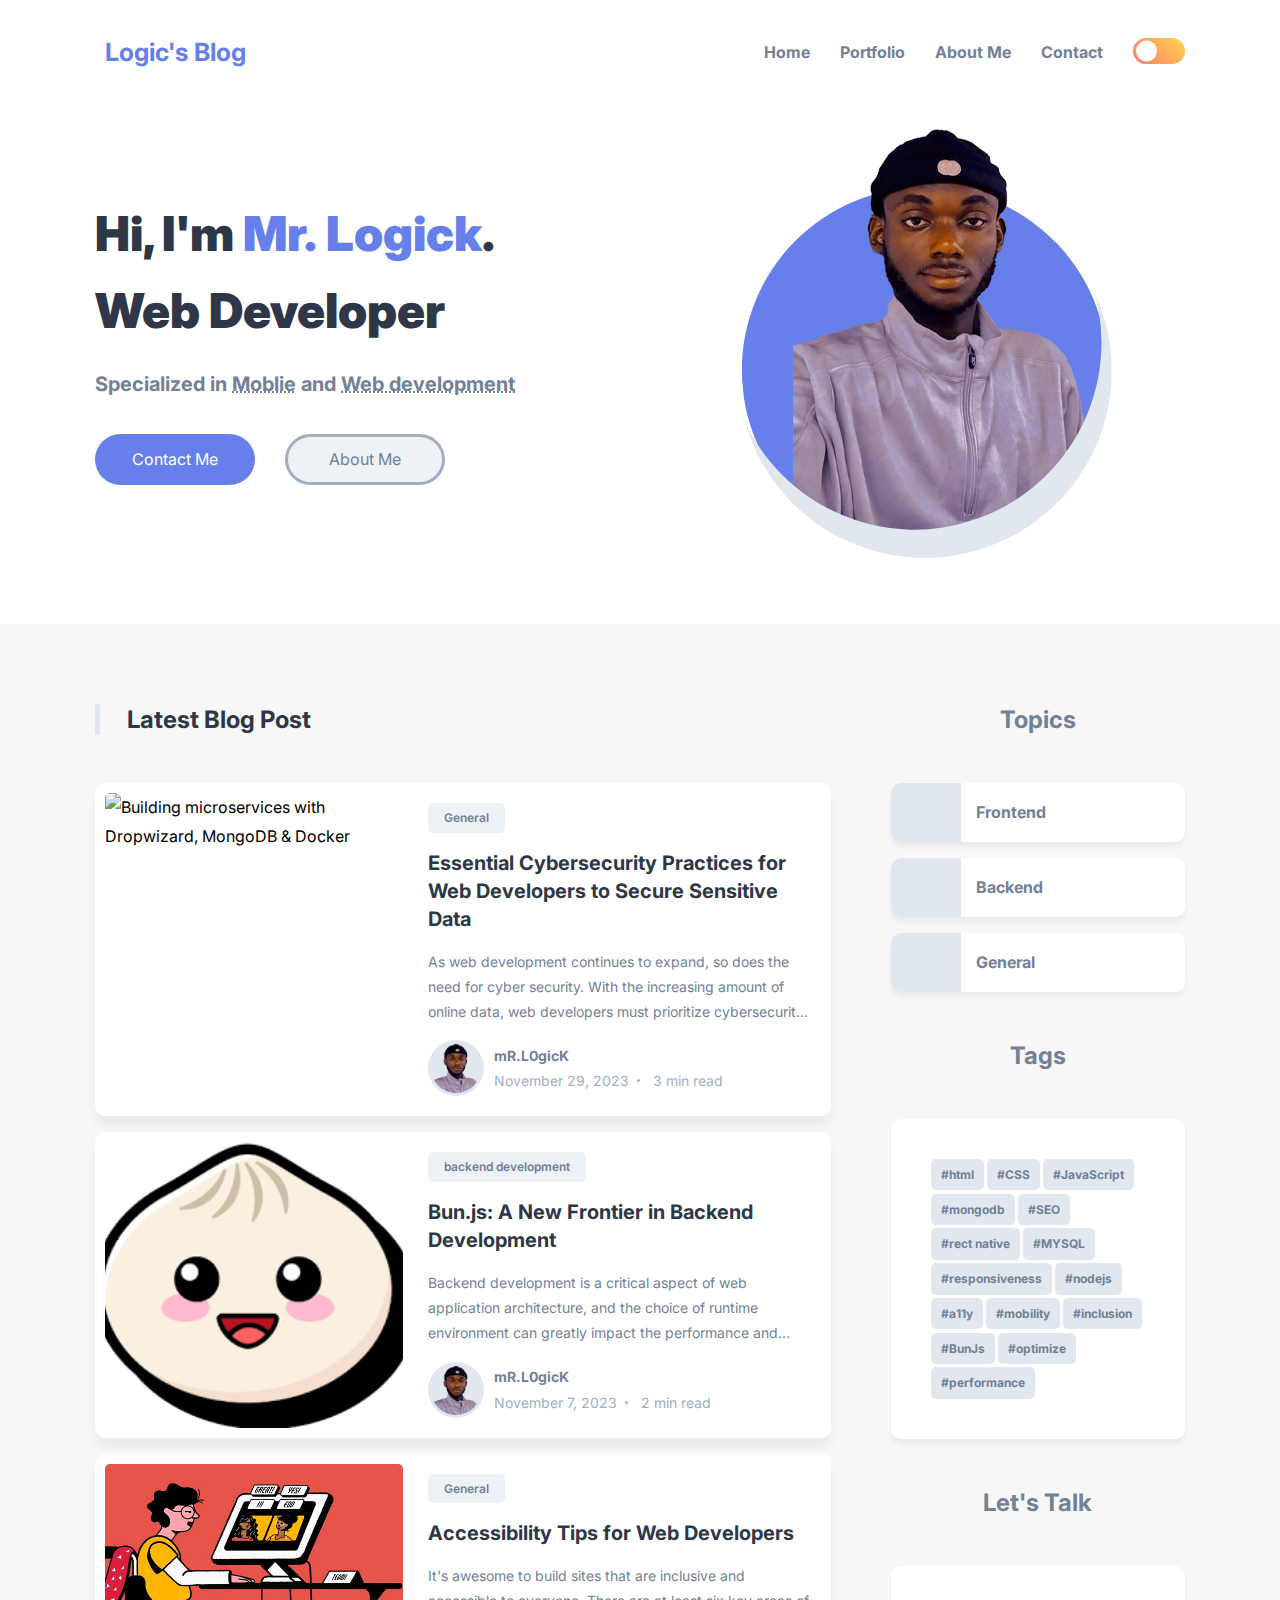
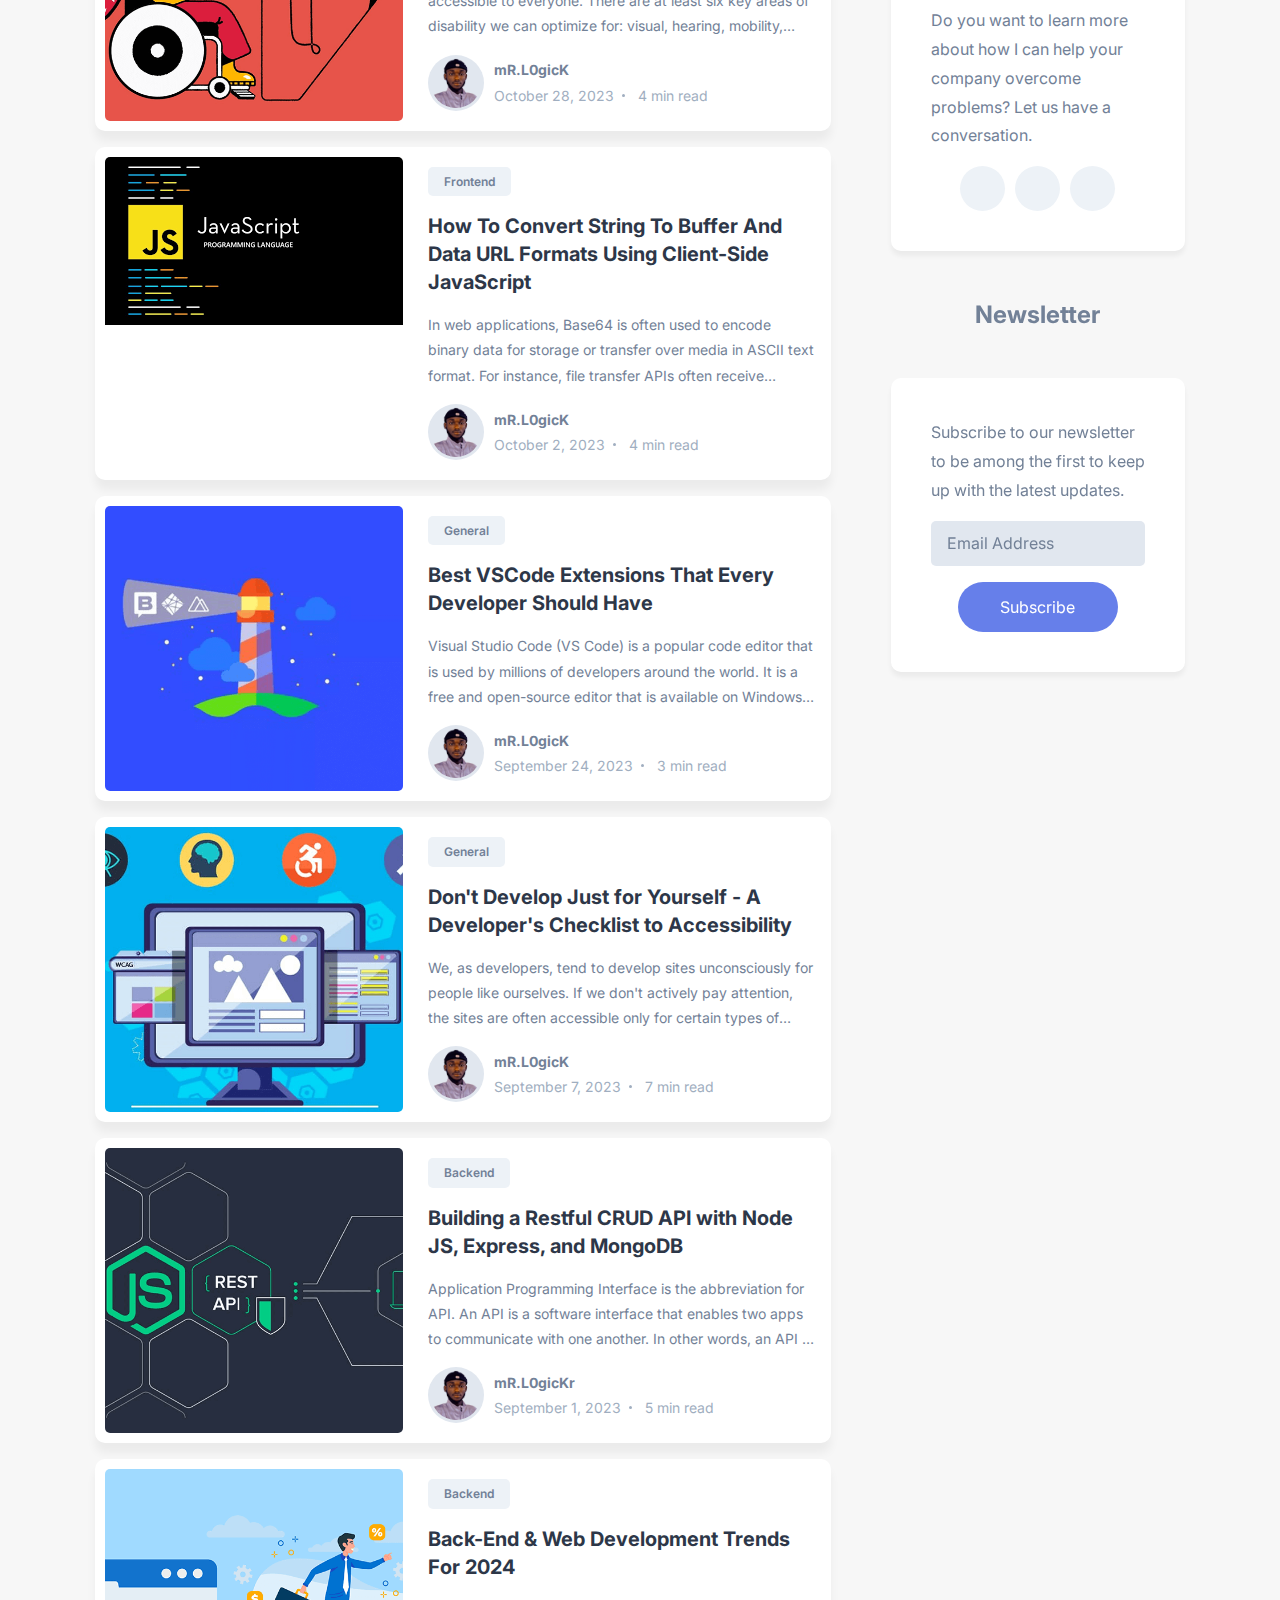
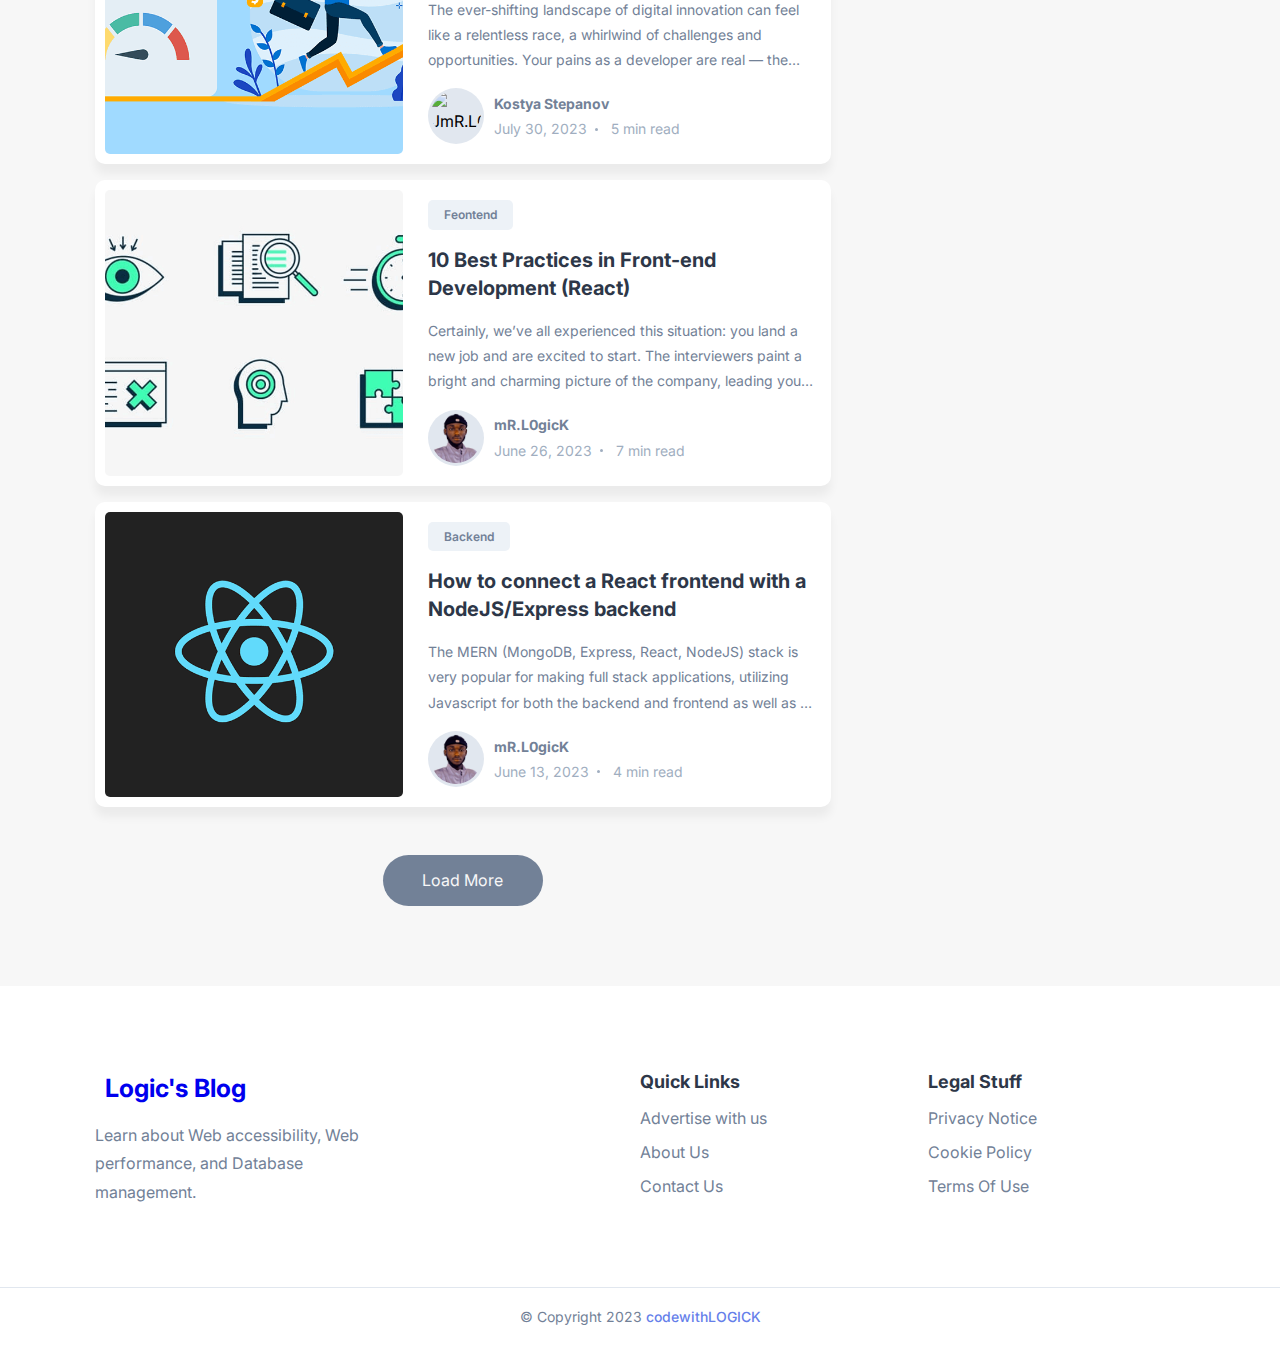
==== index.html @ 89adbf9d "Update index.html" ====
<!DOCTYPE html>
<html lang="en">
<head>
  <meta charset="UTF-8">
  <meta http-equiv="X-UA-Compatible" content="IE=edge">
  <meta name="viewport" content="width=device-width, initial-scale=1.0">
  <title>Latif's blog</title>

  <!--
    - favicon
  -->
<!--   <link rel="shortcut icon" href="./assets/images/favicon.ico" type="image/x-icon"> -->

  <!--
    - custom css link-->
   <link rel="stylesheet" href="style.css">
  <link rel="stylesheet" href="./assets/css/style.min.css">


  <!--
    - google font link
  -->
  <link rel="preconnect" href="https://fonts.googleapis.com">
  <link rel="preconnect" href="https://fonts.gstatic.com" crossorigin>
  <link href="https://fonts.googleapis.com/css2?family=Inter:wght@400;500;600;700;900&display=swap" rel="stylesheet">
</head>

<body class="light-theme">

  <!--
    - #HEADER
  -->

  <header>

    <div class="container">

      <nav class="navbar">

<a href="#" class="logo">
  <ion-icon name="star" class="logo-icon"></ion-icon>
  <span class="logo-text">Logic's Blog</span>
</a>

        

        <div class="btn-group">

          <button class="theme-btn theme-btn-mobile light">
            <ion-icon name="moon" class="moon"></ion-icon>
            <ion-icon name="sunny" class="sun"></ion-icon>
          </button>

          <button class="nav-menu-btn">
            <ion-icon name="menu-outline"></ion-icon>
          </button>

        </div>

        <div class="flex-wrapper">

          <ul class="desktop-nav">

            <li>
              <a href="#" class="nav-link">Home</a>
            </li>

            <li>
              <a href="#" class="nav-link">Portfolio</a>
            </li>

            <li>
              <a href="#" class="nav-link">About Me</a>
            </li>

            <li>
              <a href="#" class="nav-link">Contact</a>
            </li>

          </ul>

          <button class="theme-btn theme-btn-desktop light">
            <ion-icon name="moon" class="moon"></ion-icon>
            <ion-icon name="sunny" class="sun"></ion-icon>
          </button>

        </div>

        <div class="mobile-nav">

          <button class="nav-close-btn">
            <ion-icon name="close-outline"></ion-icon>
          </button>

          <div class="wrapper">

            <p class="h3 nav-title">Main Menu</p>

            <ul>
              <li class="nav-item">
                <a href="#" class="nav-link">Home</a>
              </li>

              <li class="nav-item">
                <a href="#" class="nav-link">Portfolio</a>
              </li>

              <li class="nav-item">
                <a href="#" class="nav-link">About Me</a>
              </li>

              <li class="nav-item">
                <a href="#" class="nav-link">Contact</a>
              </li>
            </ul>

          </div>

          <div>

            <p class="h3 nav-title">Topics</p>

            <ul>
              <li class="nav-item">
                <a href="#" class="nav-link">frontend</a>
              </li>

              <li class="nav-item">
                <a href="#" class="nav-link">Backend</a>
              </li>

              <li class="nav-item">
                <a href="#" class="nav-link">Responsive Design</a>
              </li>

              <li class="nav-item">
                <a href="#" class="nav-link">Web Accessibility</a>
              </li>
              
              <li class="nav-item">
                <a href="#" class="nav-link">Mobile Developments</a>
              </li>
            </ul>

          </div>

        </div>

      </nav>

    </div>

  </header>





  <main>

    <!--
      - #HERO SECTION
    -->

    <div class="hero">

      <div class="container">

        <div class="left">

          <h1 class="h1">
            Hi, I'm <b>Mr.&nbsp;Logick</b>.
            <br>Web Developer
          </h1>

          <p class="h3">
            Specialized in <abbr title="Moblie">Moblie</abbr>
            and <abbr title="Web development">Web development</abbr>
          </p>

          <div class="btn-group">
            <a href="#" class="btn btn-primary">Contact Me</a>
            <a href="#" class="btn btn-secondary">About Me</a>
          </div>

        </div>

        <div class="right">

          <div class="pattern-bg"></div>
          <div class="img-box">
            <img src="hero1.png" alt="mR.L0gicK" class="hero-img">
            <div class="shape shape-1"></div>
            <div class="shape shape-2"></div>
          </div>

        </div>

      </div>

    </div>





    <div class="main">

      <div class="container">

        <!--
          - BLOG SECTION
        -->

        <div class="blog">

          <h2 class="h2">Latest Blog Post</h2>

          <div class="blog-card-group">

            <div class="blog-card">

              <div class="blog-card-banner">
                <img src="https://cdn.hashnode.com/res/hashnode/image/upload/v1679727329741/67ca914f-9eee-4d5c-919c-c249e545946e.png?w=1600&h=840&fit=crop&crop=entropy&auto=compress,format&format=webp" alt="Building microservices with Dropwizard, MongoDB & Docker"
                  width="250" class="blog-banner-img">
              </div>

              <div class="blog-content-wrapper">

                <button class="blog-topic text-tiny">General</button>

                <h3>
                  <a href="https://devcity.hashnode.dev/essential-cybersecurity-practices-for-web-developers-to-secure-sensitive-data" class="h3">
                    Essential Cybersecurity Practices for Web Developers to Secure Sensitive Data
                  </a>
                </h3>

                <p class="blog-text">
                  As web development continues to expand, so does the need for cyber security. With the increasing amount of online data, web developers must prioritize cybersecurity measures to prevent attacks and......
                </p>

                <div class="wrapper-flex">

                  <div class="profile-wrapper">
                    <img src="author1.png" alt="mR.L0gicK" width="50">
                  </div>

                  <div class="wrapper">
                    <a href="#" class="h4">mR.L0gicK</a>

                    <p class="text-sm">
                      <time datetime="2023-11-29">November 29, 2023</time>
                      <span class="separator"></span>
                      <ion-icon name="time-outline"></ion-icon>
                      <time datetime="PT3M">3 min read</time>
                    </p>
                  </div>

                </div>

              </div>

            </div>


            <div class="blog-card">

              <div class="blog-card-banner">
                <img src="[data-uri]" alt="Fast web page loading on a $20 feature phone" width="250"
                  class="blog-banner-img">
              </div>

              <div class="blog-content-wrapper">

                <button class="blog-topic text-tiny">backend development</button>

                <h3><a href="https://devcity.hashnode.dev/bunjs-a-new-frontier-in-backend-development" class="h3">Bun.js: A New Frontier in Backend Development</a></h3>

                <p class="blog-text">
                  Backend development is a critical aspect of web application architecture, and the choice of runtime environment can greatly impact the performance and scalability of your application. 
                </p>

                <div class="wrapper-flex">

                  <div class="profile-wrapper">
                    <img src="author1.png" alt="mR.L0gicK" width="50">
                  </div>

                  <div class="wrapper">
                    <a href="#" class="h4">mR.L0gicK</a>

                    <p class="text-sm">
                      <time datetime="2023-11-7">November 7, 2023</time>
                      <span class="separator"></span>
                      <ion-icon name="time-outline"></ion-icon>
                      <time datetime="PT2M">2 min read</time>
                    </p>
                  </div>

                </div>

              </div>

            </div>


            <div class="blog-card">

              <div class="blog-card-banner">
                <img src="blog-3.png" alt="Accessibility Tips for Web Developers" width="250"
                  class="blog-banner-img">
              </div>

              <div class="blog-content-wrapper">

                <button class="blog-topic text-tiny">General</button>

                <h3><a href="" class="h3">Accessibility Tips for Web Developers</a></h3>

                <p class="blog-text">
                  It's awesome to build sites that are inclusive and accessible to everyone. There are at least six key
                  areas of
                  disability we can optimize for: visual, hearing, mobility, cognition, speech and neural. Many tools
                  and resources can
                  help here, even if you're totally new to web accessibility.
                </p>

                <div class="wrapper-flex">

                  <div class="profile-wrapper">
                    <img src="author1.png" alt="mR.L0gicK" width="50">
                  </div>

                  <div class="wrapper">
                    <a href="#" class="h4">mR.L0gicK</a>

                    <p class="text-sm">
                      <time datetime="2023-10-28">October 28, 2023</time>
                      <span class="separator"></span>
                      <ion-icon name="time-outline"></ion-icon>
                      <time datetime="PT4M">4 min read</time>
                    </p>
                  </div>

                </div>

              </div>

            </div>


            <div class="blog-card">

              <div class="blog-card-banner">
                <img src="[data-uri]" alt="How To Convert String To Buffer And Data URL Formats Using Client-Side JavaScript">
              </div>

              <div class="blog-content-wrapper">

                <button class="blog-topic text-tiny">Frontend</button>

                <h3><a href="" class="h3">How To Convert String To Buffer And Data URL Formats Using Client-Side JavaScript</a></h3>

                <p class="blog-text">
                  In web applications, Base64 is often used to encode binary data for storage or transfer over media in ASCII text format. 
                  For instance, file transfer APIs often receive responses that are returned as binary data due to their efficiency
                  in both storage and processing speed.
                </p>

                <div class="wrapper-flex">

                  <div class="profile-wrapper">
                    <img src="author1.png" alt="mR.L0gicK" width="50">
                  </div>

                  <div class="wrapper">
                    <a href="#" class="h4">mR.L0gicK</a>

                    <p class="text-sm">
                      <time datetime="2023-10-2">October 2, 2023</time>
                      <span class="separator"></span>
                      <ion-icon name="time-outline"></ion-icon>
                      <time datetime="PT4M">4 min read</time>
                    </p>
                  </div>

                </div>

              </div>

            </div>


            <div class="blog-card">

              <div class="blog-card-banner">
                <img src="blog-5.png"
                  alt="Best VSCode Extensions That Every Developer Should Have" width="250"
                  class="blog-banner-img">
              </div>

              <div class="blog-content-wrapper">

                <button class="blog-topic text-tiny">General</button>

                <h3><a href="" class="h3">Best VSCode Extensions That Every Developer Should Have</a></h3>

                <p class="blog-text">
                  Visual Studio Code (VS Code) is a popular code editor that is used by millions of developers
                  around the world. It is a free and open-source editor that is available on Windows, macOS,
                  and Linux. VS Code is highly customizable and can be extended with a variety of extensions.
                </p>

                <div class="wrapper-flex">

                  <div class="profile-wrapper">
                    <img src="author1.png" alt="mR.L0gicK" width="50">
                  </div>

                  <div class="wrapper">
                    <a href="#" class="h4">mR.L0gicK</a>

                    <p class="text-sm">
                      <time datetime="2021-09-24">September 24, 2023</time>
                      <span class="separator"></span>
                      <ion-icon name="time-outline"></ion-icon>
                      <time datetime="PT3M">3 min read</time>
                    </p>
                  </div>

                </div>

              </div>

            </div>


            <div class="blog-card">

              <div class="blog-card-banner">
                <img src="blog-6.png"
                  alt="Don't Develop Just for Yourself - A Developer's Checklist to Accessibility" width="250"
                  class="blog-banner-img">
              </div>

              <div class="blog-content-wrapper">

                <button class="blog-topic text-tiny">General</button>

                <h3><a href="" class="h3">Don't Develop Just for Yourself - A Developer's Checklist to Accessibility</a>
                </h3>

                <p class="blog-text">
                  We, as developers, tend to develop sites unconsciously for people like ourselves. If we don't actively
                  pay attention,
                  the sites are often accessible only for certain types of people: Sighted mouse-users, who have good
                  fine motor skills
                  and are good at using computers.
                </p>

                <div class="wrapper-flex">

                  <div class="profile-wrapper">
                    <img src="author1.png" alt="mR.L0gicK" width="50">
                  </div>

                  <div class="wrapper">
                    <a href="#" class="h4">mR.L0gicK</a>

                    <p class="text-sm">
                      <time datetime="2021-9-7">September 7, 2023</time>
                      <span class="separator"></span>
                      <ion-icon name="time-outline"></ion-icon>
                      <time datetime="PT7M">7 min read</time>
                    </p>
                  </div>

                </div>

              </div>

            </div>


            <div class="blog-card">

              <div class="blog-card-banner">
                <img src="blog-7.png"
                  alt="Building a Restful CRUD API with Node JS, Express, and MongoDB" width="250"
                  class="blog-banner-img">
              </div>

              <div class="blog-content-wrapper">

                <button class="blog-topic text-tiny">Backend</button>

                <h3><a href="" class="h3">Building a Restful CRUD API with Node JS, Express, and MongoDB</a></h3>

                <p class="blog-text">
                  Application Programming Interface is the abbreviation for API. An API is a software interface that
                  enables two apps to
                  communicate with one another. In other words, an API is a messenger that sends your request to the
                  provider and then
                  returns the response to you.
                </p>

                <div class="wrapper-flex">

                  <div class="profile-wrapper">
                    <img src="author1.png" alt="mR.L0gicK" width="50">
                  </div>

                  <div class="wrapper">
                    <a href="#" class="h4">mR.L0gicKr</a>

                    <p class="text-sm">
                      <time datetime="2023-9-01">September 1, 2023</time>
                      <span class="separator"></span>
                      <ion-icon name="time-outline"></ion-icon>
                      <time datetime="PT5M">5 min read</time>
                    </p>
                  </div>

                </div>

              </div>

            </div>


            <div class="blog-card">

              <div class="blog-card-banner">
                <img src="blog-8.png" alt="Back-End & Web Development Trends For 2024"
                  width="250" class="blog-banner-img">
              </div>

              <div class="blog-content-wrapper">

                <button class="blog-topic text-tiny">Backend</button>

                <h3><a href="https://medium.com/ux-planet/back-end-web-development-trends-for-2024-04cc14bb43cb" class="h3">Back-End & Web Development Trends For 2024</a></h3>

                <p class="blog-text">
                  The ever-shifting landscape of digital innovation can feel like a relentless race,
                  a whirlwind of challenges and opportunities. Your pains as a developer are real — the pressure 
                  to deliver cutting-edge products, stay competitive, and keep up with evolving user expectations 
                  can be overwhelming.
                </p>

                <div class="wrapper-flex">

                  <div class="profile-wrapper">
                    <img src="https://miro.medium.com/v2/resize:fill:112:112/1*eN59A4jCa6WVqIOFlovjvQ.jpeg" alt="JmR.L0gicK" width="50">
                  </div>

                  <div class="wrapper">
                    <a href="#" class="h4">Kostya Stepanov </a>

                    <p class="text-sm">
                      <time datetime="2021-07-30">July 30, 2023</time>
                      <span class="separator"></span>
                      <ion-icon name="time-outline"></ion-icon>
                      <time datetime="PT5M">5 min read</time>
                    </p>
                  </div>

                </div>

              </div>

            </div>


            <div class="blog-card">

              <div class="blog-card-banner">
                <img src="blog-9.png" alt="10 Best Practices in Front-end Development (React)"
                  width="250" class="blog-banner-img">
              </div>

              <div class="blog-content-wrapper">

                <button class="blog-topic text-tiny">Feontend</button>

                <h3><a href="" class="h3">10 Best Practices in Front-end Development (React)</a>
                </h3>

                <p class="blog-text">
                 Certainly, we’ve all experienced this situation: you land a new job and are excited to start. 
                 The interviewers paint a bright and charming picture of the company, leading you to make the 
                 decision to leave your previous position.
                </p>

                <div class="wrapper-flex">

                  <div class="profile-wrapper">
                    <img src="author1.png" alt="mR.L0gicK" width="50">
                  </div>

                  <div class="wrapper">
                    <a href="#" class="h4">mR.L0gicK</a>

                    <p class="text-sm">
                      <time datetime="2023-06-26">June 26, 2023</time>
                      <span class="separator"></span>
                      <ion-icon name="time-outline"></ion-icon>
                      <time datetime="PT7M">7 min read</time>
                    </p>
                  </div>

                </div>

              </div>

            </div>


            <div class="blog-card">

              <div class="blog-card-banner">
                <img src="blog-10.png"
                  alt="How to connect a React frontend with a NodeJS/Express backend" width="250"
                  class="blog-banner-img">
              </div>

              <div class="blog-content-wrapper">

                <button class="blog-topic text-tiny">Backend</button>

                <h3><a href="" class="h3">How to connect a React frontend with a NodeJS/Express backend</a></h3>

                <p class="blog-text">
                  The MERN (MongoDB, Express, React, NodeJS) stack is very popular for making full stack applications,
                  utilizing
                  Javascript for both the backend and frontend as well as a document-oriented or non relational database
                  (MongoDB),
                  meaning that it's structured like JSON rather than a large excel sheet like SQL databases are.
                </p>

                <div class="wrapper-flex">

                  <div class="profile-wrapper">
                    <img src="author1.png" alt="mR.L0gicK" width="50">
                  </div>

                  <div class="wrapper">
                    <a href="#" class="h4">mR.L0gicK</a>

                    <p class="text-sm">
                      <time datetime="2023-06-13">June 13, 2023</time>
                      <span class="separator"></span>
                      <ion-icon name="time-outline"></ion-icon>
                      <time datetime="PT4M">4 min read</time>
                    </p>
                  </div>

                </div>

              </div>

            </div>

          </div>

          <button class="btn load-more">Load More</button>

        </div>





        <!--
          - ASIDE
        -->

        <div class="aside">

          <div class="topics">

            <h2 class="h2">Topics</h2>

            <a href="#" class="topic-btn">
              <div class="icon-box">
                  <ion-icon name="globe-outline"></ion-icon>
              </div>
              <p>Frontend</p>
          </a>
          

          <a href="#" class="topic-btn">
            <div class="icon-box">
                <ion-icon name="server-outline"></ion-icon>
            </div>
            <p>Backend</p>
        </a>
        

        <a href="#" class="topic-btn">
          <div class="icon-box">
              <ion-icon name="globe-outline"></ion-icon>
          </div>
          <p>General</p>
      </a>
      

          </div>

          <div class="tags">

            <h2 class="h2">Tags</h2>

            <div class="wrapper">
              <button class="hashtag">#html</button>
              <button class="hashtag">#CSS</button>
              <button class="hashtag">#JavaScript</button>
              <button class="hashtag">#mongodb</button>
              <button class="hashtag">#SEO</button>
              <button class="hashtag">#rect native</button>
              <button class="hashtag">#MYSQL</button>
              <button class="hashtag">#responsiveness</button>
              <button class="hashtag">#nodejs</button>
              <button class="hashtag">#a11y</button>
              <button class="hashtag">#mobility</button>
              <button class="hashtag">#inclusion</button>
              <button class="hashtag">#BunJs</button>
              <button class="hashtag">#optimize</button>
              <button class="hashtag">#performance</button>

            </div>

          </div>

          <div class="contact">

            <h2 class="h2">Let's Talk</h2>

            <div class="wrapper">

              <p>
                Do you want to learn more about how I can help your company overcome problems? Let us have a
                conversation.
              </p>

              <ul class="social-link">

                <li>
                  <a href="#" class="icon-box discord">
                    <ion-icon name="logo-discord"></ion-icon>
                  </a>
                </li>

                <li>
                  <a href="#" class="icon-box close-icon">
                    <ion-icon name="X-logo"></ion-icon>
                </a>
                
                </li>

                <li>
                  <a href="#" class="icon-box facebook">
                    <ion-icon name="logo-facebook"></ion-icon>
                  </a>
                </li>

              </ul>

            </div>

          </div>

          <div class="newsletter">

            <h2 class="h2">Newsletter</h2>

            <div class="wrapper">

              <p>
                Subscribe to our newsletter to be among the first to keep up with the latest updates.
              </p>

              <form action="#">
                <input type="email" name="email" placeholder="Email Address" required>

                <button type="submit" class="btn btn-primary">Subscribe</button>
              </form>

            </div>

          </div>

        </div>

      </div>

    </div>

  </main>





  <!--
    - #FOOTER
  -->

  <footer>

    <div class="container">

      <div class="wrapper">

   <a href="#" class="footer-logo">
       <ion-icon name="star" class="logo-icon"></ion-icon>
       <span class="logo-text">Logic's Blog</span>
    </a>

        <p class="footer-text">
          Learn about Web accessibility, Web performance, and Database management.
        </p>

      </div>

      <div class="wrapper">

        <p class="footer-title">Quick Links</p>

        <ul>

          <li>
            <a href="#" class="footer-link">Advertise with us</a>
          </li>

          <li>
            <a href="#" class="footer-link">About Us</a>
          </li>

          <li>
            <a href="#" class="footer-link">Contact Us</a>
          </li>

        </ul>

      </div>

      <div class="wrapper">

        <p class="footer-title">Legal Stuff</p>

        <ul>

          <li>
            <a href="#" class="footer-link">Privacy Notice</a>
          </li>

          <li>
            <a href="#" class="footer-link">Cookie Policy</a>
          </li>

          <li>
            <a href="#" class="footer-link">Terms Of Use</a>
          </li>

        </ul>

      </div>

    </div>

    <p class="copyright">
      &copy; Copyright 2023 <a href="#">codewithLOGICK</a>
    </p>

  </footer>





  <!--
    - custom js link
  -->
  <script src="script.min.js"></script>

  <!--
    - ionicon link
  -->
  <script type="module" src="https://unpkg.com/ionicons@5.5.2/dist/ionicons/ionicons.esm.js"></script>
  <script nomodule src="https://unpkg.com/ionicons@5.5.2/dist/ionicons/ionicons.js"></script>
</body>

</html>
---- style.css ----
.light-theme {

  /**
   * light theme colors 
   */

  --background-primary: hsl(0, 0%, 100%);
  --background-secondary: hsl(0, 0%, 97%);

  --action-primary: hsl(214, 32%, 91%);
  --action-secondary: hsl(210, 38%, 95%);

  --foreground-primary: hsl(218, 23%, 23%);
  --foreground-secondary: hsl(216, 15%, 52%);
  --foreground-tertiary: hsl(214, 20%, 69%);

  --accent: hsl(229, 76%, 66%);

}

.dark-theme {

  /**
   * dark theme colors 
   */

  --background-primary: hsl(218, 23%, 23%);
  --background-secondary: hsl(220, 26%, 14%);

  --action-primary: hsl(216, 15%, 52%);
  --action-secondary: hsl(218, 23%, 23%);

  --foreground-primary: hsl(210, 38%, 95%);
  --foreground-secondary: hsl(211, 25%, 84%);
  --foreground-tertiary: hsl(214, 20%, 69%);

  --accent: hsl(229, 76%, 66%);

}

:root {

  /**
   * color
   */

  --white: hsl(0, 0%, 100%);

  /**
   * typography 
   */

  --fs-base: 0.85rem;
  --fs-1: 1.875rem;
  --fs-2: 1.5rem;
  --fs-3: 1.25rem;
  --fs-4: 0.875rem;
  --fs-5: 0.75rem;

  /**
   * spacing 
   */

  --py: 5rem;

}





/*-----------------------------------*\ 
  #RESET
\*-----------------------------------*/

*, *::before, *::after {
  margin:  0;
  padding: 0;
  box-sizing: border-box;
}

a { text-decoration: none; }

li { list-style: none; }

img, button { display: block; }

a, span { display: inline-block; }

button {
  font: inherit;
  border: none;
  background: none;
  cursor: pointer;
}

html {
  font-family: "Inter", sans-serif;
  font-size: var(--fs-base); /* base font-size (0.85rem = 13.6px) */
  line-height: 1.8;
}

:focus { outline-offset: 4px; }


/**
 * scrollbar style
 */

::-webkit-scrollbar { width: 16px; }


::-webkit-scrollbar-thumb {
  background: var(--accent);
  border-radius: 20px;
  border: 4px solid;
}

.light-theme::-webkit-scrollbar-thumb { border-color: hsl(0, 0%, 90%); }

.dark-theme::-webkit-scrollbar-thumb { border-color: hsl(219, 27%, 20%); }

.light-theme::-webkit-scrollbar-track { background: hsl(0, 0%, 90%); }

.dark-theme::-webkit-scrollbar-track { background: hsl(219, 27%, 20%); }





/*-----------------------------------*\ 
  #BASE STYLE
\*-----------------------------------*/

.h1,
.h2,
.h3,
.h4 {
  display: block;
  color: var(--foreground-primary);
}

.h1 {
  font-size: var(--fs-1);
  font-weight: 900;
}

.h2 {
  font-size: var(--fs-2);
  font-weight: 700;
}

.h3 {
  font-size: var(--fs-3);
  font-weight: 700;
}

.h4 {
  font-size: var(--fs-4);
  font-weight: 700;
}

.text-sm { font-size: var(--fs-4); }

.text-tiny { font-size: var(--fs-5); }





/*-----------------------------------*\ 
  #REUSED STYLE
\*-----------------------------------*/

.container {
  margin-inline: auto;
  margin: auto; /* fallback for margin-inline */
  padding: 0 15px;
}

.btn {
  min-width: 10rem;
  border-radius: 100px;
}

.btn-primary {
  background: var(--accent);
  color: var(--white);
  padding: 0.6875rem 1.1875rem;
}

.btn-primary:hover {
  background: var(--foreground-secondary);
  color: var(--action-primary);
}

.btn-secondary {
  background: var(--action-secondary);
  color: var(--foreground-secondary);
  padding: 0.5rem 1rem;
  border: 3px solid var(--foreground-tertiary);
}

.btn-secondary:hover { border-color: var(--accent); }





/*-----------------------------------*\ 
  #Extra style for dark theme
\*-----------------------------------*/

.dark-theme .btn-primary:hover { color: var(--background-primary); }

.dark-theme .blog-topic {
  background: var(--action-primary);
  color: var(--foreground-secondary);
}

.dark-theme .blog-topic:hover {
  background: var(--foreground-primary);
  color: var(--action-primary);
}

.dark-theme .load-more:hover { color: var(--white); }

.dark-theme .aside .h2 { color: var(--foreground-primary); }




/*-----------------------------------*\ 
  #HEADER
\*-----------------------------------*/

header { background: var(--background-primary); }

header .flex-wrapper { display: none; }

.navbar {
  display:         flex;
  justify-content: space-between;
  align-items:     center;
  gap: 15px;
  padding: 15px 0;
}

.logo-light,
.logo-dark { display: none; }

.light-theme .logo-light,
.dark-theme .logo-dark { display: block; }
.logo {
  display: flex;
  align-items: center;
  text-decoration: none;
  color: hsl(229, 76%, 66%); 
}

.logo-text {
  font-size: 25px; 
  margin-left: 10px; 
  font-weight: bold; 
}

.logo-light,
.logo-dark {
  margin-left: 10px; 
}


header .btn-group {
  display:     flex;
  align-items: center;
  gap: 15px;
}

.theme-btn-mobile,
.nav-menu-btn,
.nav-close-btn {
  background: var(--action-secondary);
  color: var(--foreground-tertiary);
  width:  40px;
  height: 40px;
  display:         flex;
  justify-content: center;
  align-items:     center;
  border-radius: 50%;
  font-size: 25px;
}

:is(.theme-btn-mobile,
.nav-menu-btn,
.nav-close-btn):hover {
  background: var(--accent);
  color: var(--white);
}

.theme-btn-mobile ion-icon { display: none; }

.theme-btn-mobile.light .sun,
.theme-btn-mobile.dark .moon { display: block; }

.mobile-nav {
  position: fixed;
  inset: 0;
  background: var(--background-primary);
  padding: 70px 20px;
  overflow: auto;
  overscroll-behavior: contain;
  transform: translateX(100%);
  visibility: hidden;
  transition: 0.5s cubic-bezier(1, 0, 0.30, 0.70);
  z-index: 10;
}

.mobile-nav.active {
  transform: translateX(0);
  visibility: visible;
}

.nav-close-btn {
  position: absolute;
  top:   20px;
  right: 20px;
}

.mobile-nav .wrapper {
  padding-bottom: 1.25rem;
  margin-bottom:  1.25rem;
  border-bottom: 1px solid var(--action-primary);
}

.mobile-nav .nav-title { margin-bottom: 1rem; }

.mobile-nav .nav-item { margin-bottom: 0.5rem; }

.mobile-nav .nav-link {
  font-size: var(--fs-3);
  color: var(--foreground-secondary);
}

.mobile-nav .nav-link:hover { color: var(--accent); }





/*-----------------------------------*\ 
  #HERO SECTION
\*-----------------------------------*/

.hero {
  background: var(--background-primary);
  padding-top:    2rem;
  padding-bottom: var(--py);
  text-align: center;
}

.hero .h1 {
  margin-bottom: 1rem;
  line-height: 1.6;
}

.hero b {
  color: var(--accent);
  font-weight: inherit;
}

.hero .h3 {
  color: var(--foreground-secondary);
  margin-bottom: 2rem;
}

.hero .btn-group {
  display:         flex;
  justify-content: center;
  flex-wrap:       wrap;
  gap: 15px;
  text-align: center;
}

.hero .right { display: none; }





/*-----------------------------------*\ 
  #BLOG SECTION
\*-----------------------------------*/

.main {
  background: var(--background-secondary);
  padding: var(--py) 0;
}

.blog .h2 {
  line-height: 1.3;
  margin-bottom: 3rem;
  text-align: center;
}

.blog-card-group { margin-bottom: 3rem; }

.blog-card {
  background: var(--background-primary);
  padding: 10px;
  margin-bottom: 1rem;
  border-radius: 10px;
  box-shadow: 0 10px 10px hsla(0, 0%, 0%, 0.05);
  transition: 0.25s ease;
}

.blog-card:hover {
  transform: translateY(-2px);
  box-shadow: 0 10px 10px hsla(0, 0%, 0%, 0.1);
}

.blog-card-banner { display: none; }

.blog-content-wrapper { padding: 10px 5px; }

.blog-topic {
  background: var(--action-secondary);
  color: var(--foreground-secondary);
  font-weight: 600;
  padding: 0.25rem 1rem;
  border-radius: 5px;
  margin-bottom: 1rem;
}

.blog-topic:hover {
  background: var(--foreground-secondary);
  color: var(--action-secondary);
}

.blog-card .h3 {
  line-height: 1.4;
  margin-bottom: 1rem;
}

.blog-card .h3:hover {
  text-decoration: underline;
  text-decoration-thickness: 2px;
}

.blog-text,
.profile-wrapper { display: none; }

.blog .wrapper {
  display:         flex;
  justify-content: space-between;
  align-items:     center;
  flex-wrap:       wrap;
  gap: 15px;
}

.blog .h4 { color: var(--foreground-secondary); }

.blog .h4:hover { color: var(--accent); }

.blog .text-sm {
  display:     flex;
  align-items: center;
  gap: 5px;
  color: var(--foreground-tertiary);
}

.blog .separator {
  background: var(--foreground-tertiary);
  margin-inline: 3px;
  margin: 0 3px; /* fallback for margin-inline */
  width:  3px;
  height: 3px;
  border-radius: 3px;
}

.blog ion-icon { --ionicon-stroke-width: 50px; }

.load-more {
  margin-inline: auto;
  margin: auto; /* fallback for margin-inline */
  background: var(--foreground-secondary);
  color: var(--background-secondary);
  padding: 0.6875rem 1.1875rem;
}

.load-more:hover { background: var(--accent); }





/*-----------------------------------*\ 
  #ASIDE
\*-----------------------------------*/

.aside { display: none; }





/*-----------------------------------*\ 
  #FOOTER
\*-----------------------------------*/

footer { background: var(--background-primary); }

footer .container {
  padding: var(--py) 15px;
  display: grid;
  grid-template-columns: 1fr;
  gap: 30px;
}

footer .wrapper { text-align: center; }

.footer-logo { margin-bottom: 10px; }

.footer-text {
  color: var(--foreground-secondary);
  max-width: 300px;
  margin-inline: auto;
  margin: auto; /* fallback for margin-inline */
}

.footer-title {
  color: var(--foreground-primary);
  font-weight: 700;
  margin-bottom: 0.4rem;
}

.footer-link { color: var(--foreground-secondary); }

.footer-link:hover { color: var(--accent); }

.copyright {
  color: var(--foreground-secondary);
  font-size: var(--fs-4);
  text-align: center;
  padding: 1rem;
  border-top: 1px solid var(--action-primary);
}

.copyright a {
  color: var(--accent);
  font-weight: 500;
}

.copyright a:hover { text-decoration: underline; }





/*-----------------------------------*\ 
  #MEDIA QUERIES
\*-----------------------------------*/

/**
 * responsive for larger than 550px screen
 */

@media (min-width: 550px) {

  :root {

    /**
     * typography 
     */

    --fs-base: 0.90rem;

  }


  /**
   * BLOG 
   */

  .blog-card {
    display: grid;
    grid-template-columns: 3fr 4fr;
    gap: 20px;
  }

  .blog-card-banner {
    display: block;
    overflow: hidden;
    border-radius: 5px;
  }

  .blog-banner-img {
    width:  100%;
    height: 100%;
    object-fit: cover;
  }

}





/**
 * responsive for larger than 650px screen
 */

@media (min-width: 650px) {

  :root {

    /**
     * typography 
     */

    --fs-1: 2.25rem;

  }



  /**
   * REUSED STYLE 
   */

  .container { padding: 0 30px; }



  /**
   * HEADER 
   */

  .navbar { padding: 30px 0; }



  /**
   * BLOG 
   */

  .blog .h2 {
    position: relative;
    text-align: left;
    padding-left: 2rem;
  }

  .blog .h2::before {
    content: '';
    position: absolute;
    top:  0;
    left: 0;
    background: var(--action-primary);
    width:  5px;
    height: 100%;
    border-radius: 5px;
  }

  .blog-text,
  .profile-wrapper { display: block; }

  .blog-text {
    color: var(--foreground-secondary);
    font-size: var(--fs-4);
    display: -webkit-box;
    line-clamp: 3;
    -webkit-line-clamp: 3;
    -webkit-box-orient: vertical;
    overflow: hidden;
    margin-bottom: 1rem;
  }

  .blog .wrapper-flex {
    display:         flex;
    justify-content: start;
    align-items:     center;
    gap: 10px;
  }

  .profile-wrapper {
    width:  56px;
    height: 56px;
    background: var(--action-primary);
    padding: 3px;
    border-radius: 50%;
  }

  .profile-wrapper img { border-radius: 50%; }

  .blog .wrapper {
    flex-direction: column;
    align-items: start;
    gap: 0;
  }



  /**
   * FOOTER 
   */

  footer .container {
    padding: var(--py) 30px;
    grid-template-columns: 2fr 1fr 1fr;
  }

  footer .wrapper { text-align: left; }

  .footer-text { margin: 0; }

}





/**
 * responsive for larger than 768px screen
 */

@media (min-width: 768px) {

  /**
   * REUSED STYLE 
   */

  .container { max-width: 800px; }

}





/**
 * responsive for larger than 1024px screen
 */

@media (min-width: 1024px) {

  :root {

    /**
     * typography 
     */

    --fs-base: 1rem;
    --fs-1: 3rem;

  }



  /**
   * REUSED STYLE 
   */

  .container { max-width: 1150px; }



  /**
   * HEADER 
   */

  header .btn-group { display: none; }

  header .flex-wrapper {
    display: flex;
    gap: 30px;
  }

  .desktop-nav {
    display:     flex;
    align-items: center;
    gap: 30px;
  }

  .desktop-nav .nav-link {
    color: var(--foreground-secondary);
    font-weight: 700;
  }

  .desktop-nav .nav-link:hover { color: var(--accent); }

  .theme-btn-desktop {
    position: relative;
    background: var(--background-secondary);
    color: var(--white);
    width:  52px;
    height: 26px;
    display:         flex;
    justify-content: center;
    align-items:     center;
    gap: 10px;
    border-radius: 100px;
  }

  .theme-btn-desktop.light {
    background: linear-gradient(45deg, hsl(7, 100%, 71%), hsl(46, 100%, 65%));
  }

  .theme-btn-desktop.dark {
    background: linear-gradient(45deg, hsl(225, 100%, 60%), hsl(296, 80%, 40%));
  }

  .theme-btn-desktop::before {
    content: '';
    position: absolute;
    background: var(--white);
    width:  21px;
    height: 21px;
    border-radius: 30px;
    top: 50%;
    left: 3px;
    transform: translateY(-50%);
    box-shadow: 0 2px 10px -2px hsla(0, 0%, 0%, 0.05);
    z-index: 2;
  }

  .theme-btn-desktop.dark::before { left: calc(100% - 24px); }



  /**
   * HERO 
   */

  .hero { text-align: left; }

  .hero .container {
    display: grid;
    grid-template-columns: 1fr 1fr;
    align-items: center;
    gap: 50px;
  }

  .hero .btn-group {
    justify-content: start;
    gap: 30px;
  }

  .hero .right {
    position: relative;
    display:         flex;
    justify-content: center;
    align-items:     center;
  }

  .hero .pattern-bg {
    position: absolute;
    top: 50%;
    transform: translateY(-50%);
    width: 100%;
    height: 200px;
    background: url(../images/pattern.png);
    background-size: contain;
    opacity: 0.2;
  }

  .hero .img-box {
    position: relative;
    z-index: 2;
  }

  .hero-img {
    width:  100%;
    height: 100%;
    object-fit: contain;
    border-radius: 0 0 280px 230px;
    transform: translate(10px, -10px);
  }

  .hero .shape {
    position: absolute;
    top:  50%;
    left: 50%;
    border-radius: 50%;
    transform: translate(-50%, -42%) rotate(-20deg);
  }

  .hero .shape-1 {
    background: var(--accent);
    width:  90%;
    height: 90%;
    z-index: -1;
  }

  .hero .shape-2 {
    width:  92%;
    height: 92%;
    box-shadow: inset 0 -30px 0 var(--action-primary);
    z-index: 2;
  }



  /**
   * MAIN 
   */

  .main .container {
    display: grid;
    grid-template-columns: 5fr 2fr;
    gap: 60px;
  }



  /**
   * ASIDE 
   */

  .aside {
    display: block;
    align-self: stretch;
  }

  .aside .h2 {
    color: var(--foreground-secondary);
    margin-bottom: 3rem;
    text-align: center;
    line-height: 1.3;
  }

  .aside .wrapper {
    background: var(--background-primary);
    border-radius: 10px;
    padding: 40px;
    box-shadow: 0 5px 5px hsla(0, 0%, 0%, 0.05);
  }

  .topics { margin-bottom: 3rem; }

  .topic-btn {
    display:     flex;
    align-items: stretch;
    background: var(--background-primary);
    border-radius: 10px;
    box-shadow: 0 5px 5px hsla(0, 0%, 0%, 0.05);
    overflow: hidden;
  }

  .topic-btn:not(:last-child) { margin-bottom: 1rem; }

  .topic-btn .icon-box {
    font-size: 22px;
    width: 70px;
    display:         flex;
    justify-content: center;
    align-items:     center;
    background: var(--action-primary);
    color: var(--foreground-secondary);
  }

  .topic-btn:hover .icon-box {
    background: var(--accent);
    color: var(--white);
  }

  .topic-btn ion-icon { --ionicon-stroke-width: 40px; }

  .topic-btn p {
    padding: 15px;
    color: var(--foreground-secondary);
    font-weight: 700;
  }

  .tags { margin-bottom: 3rem; }

  .tags .wrapper {
    display:   flex;
    flex-wrap: wrap;
    gap: 0.2rem;
  }

  .tags .hashtag {
    background: var(--action-primary);
    color: var(--foreground-secondary);
    padding: 5px 10px;
    font-size: var(--fs-5);
    font-weight: 700;
    border-radius: 5px;
  }

  .tags .hashtag:hover {
    background: var(--foreground-secondary);
    color: var(--action-primary);
  }

  .contact { margin-bottom: 3rem; }

  .contact p {
    color: var(--foreground-secondary);
    margin-bottom: 1rem;
  }

  .social-link {
    display:         flex;
    justify-content: center;
    align-items:     center;
    gap: 10px;
  }

  .social-link .icon-box {
    width:  45px;
    height: 45px;
    background: var(--action-secondary);
    border-radius: 50%;
    display:         flex;
    justify-content: center;
    align-items:     center;
    font-size: 22px;
  }

  .social-link .discord { color: hsl(235, 86%, 65%); }

  .social-link .twitter { color: hsl(203, 89%, 53%); }

  .social-link .facebook { color: hsl(220, 46%, 48%); }
  
  .social-link .icon-box:hover {
    background: var(--accent);
    color: var(--white);
  }

  .newsletter {
    position: sticky;
    top: 3rem;
    margin-bottom: 98px;
  }

  .newsletter p {
    color: var(--foreground-secondary);
    margin-bottom: 1rem;
  }

  .newsletter input {
    border: none;
    background: var(--action-primary);
    display: block;
    width: 100%;
    padding: 0.5rem 1rem;
    font: inherit;
    color: var(--foreground-secondary);
    border-radius: 5px;
    margin-bottom: 1rem;
  }

  .newsletter input::placeholder { color: inherit; }

  .newsletter input:focus {
    outline: 2px solid;
    outline-offset: 0;
  }

  .newsletter .btn-primary {
    margin-inline: auto;
    margin: auto; /* fallback for margin-inline */
  }



  /**
   * FOOTER 
   */

  .footer-title { font-size: 1.125rem; }

  .footer-link { margin-bottom: 0.3rem; }

}
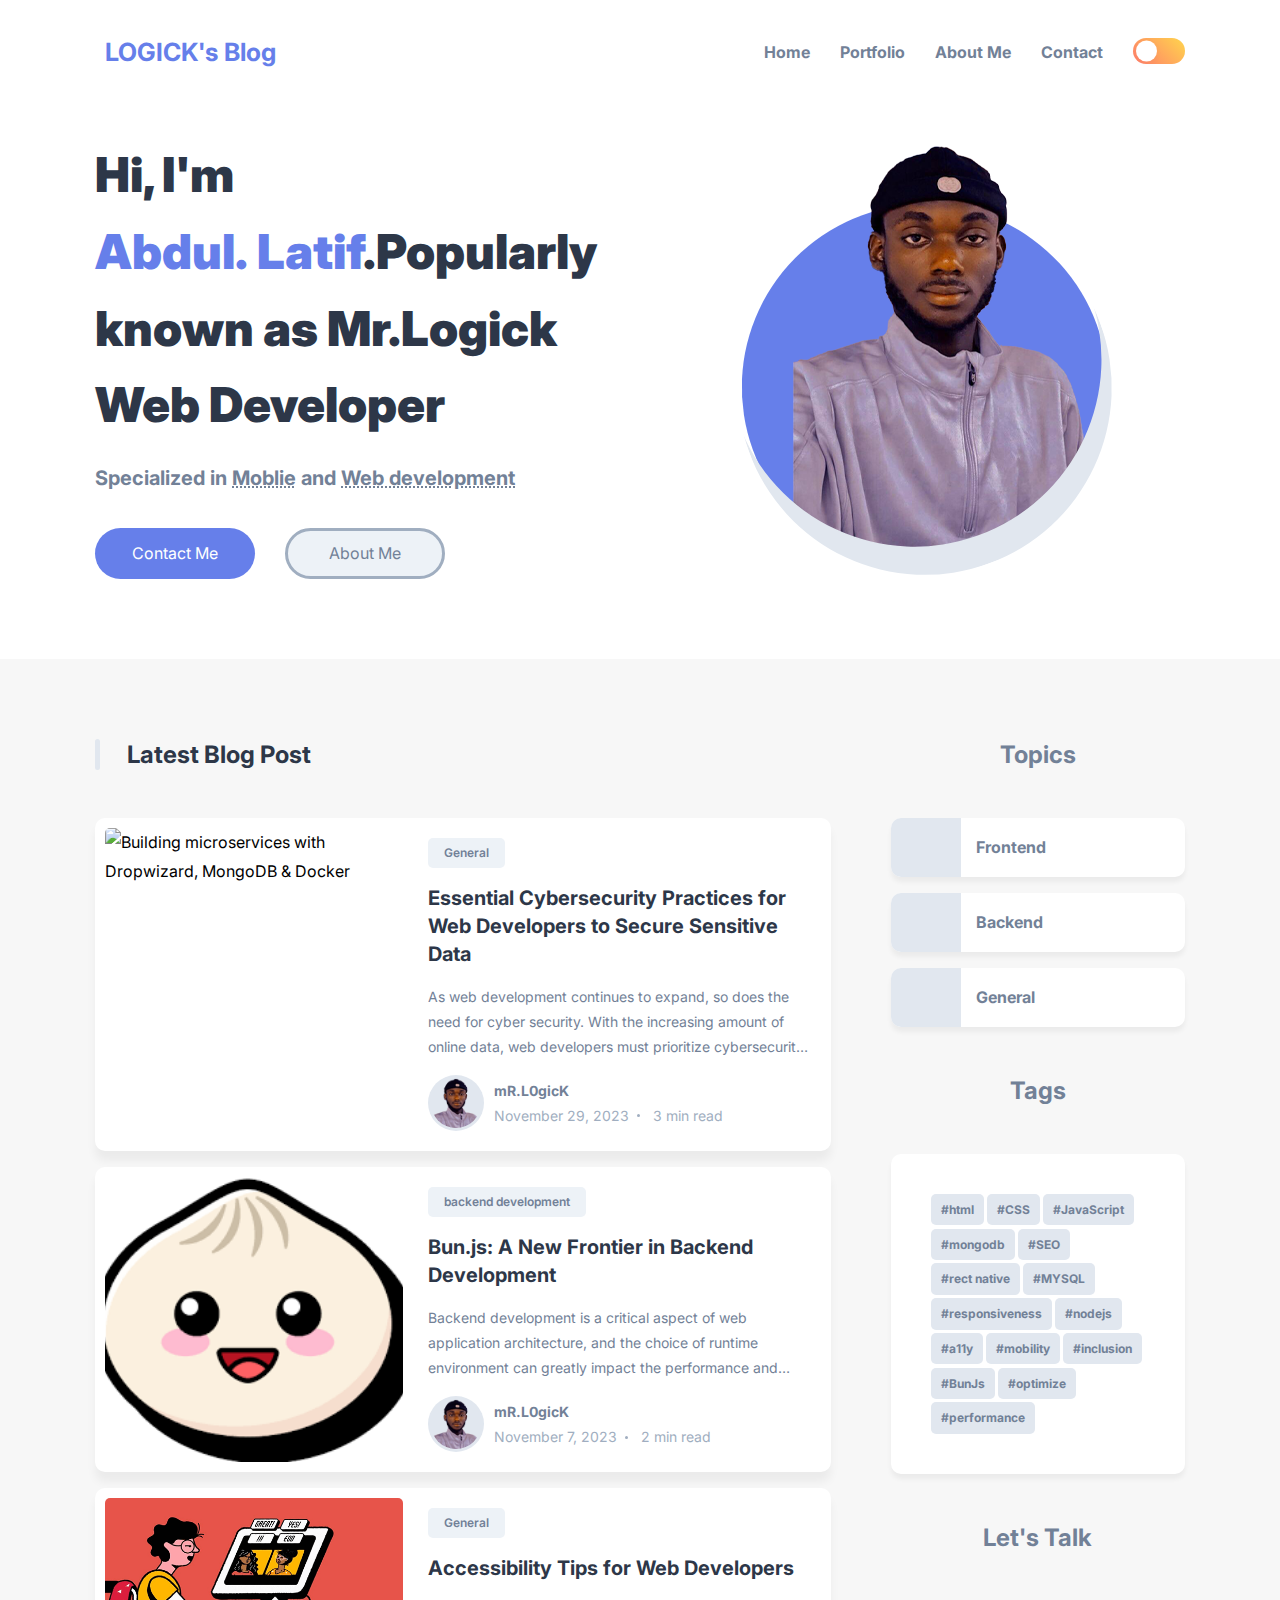
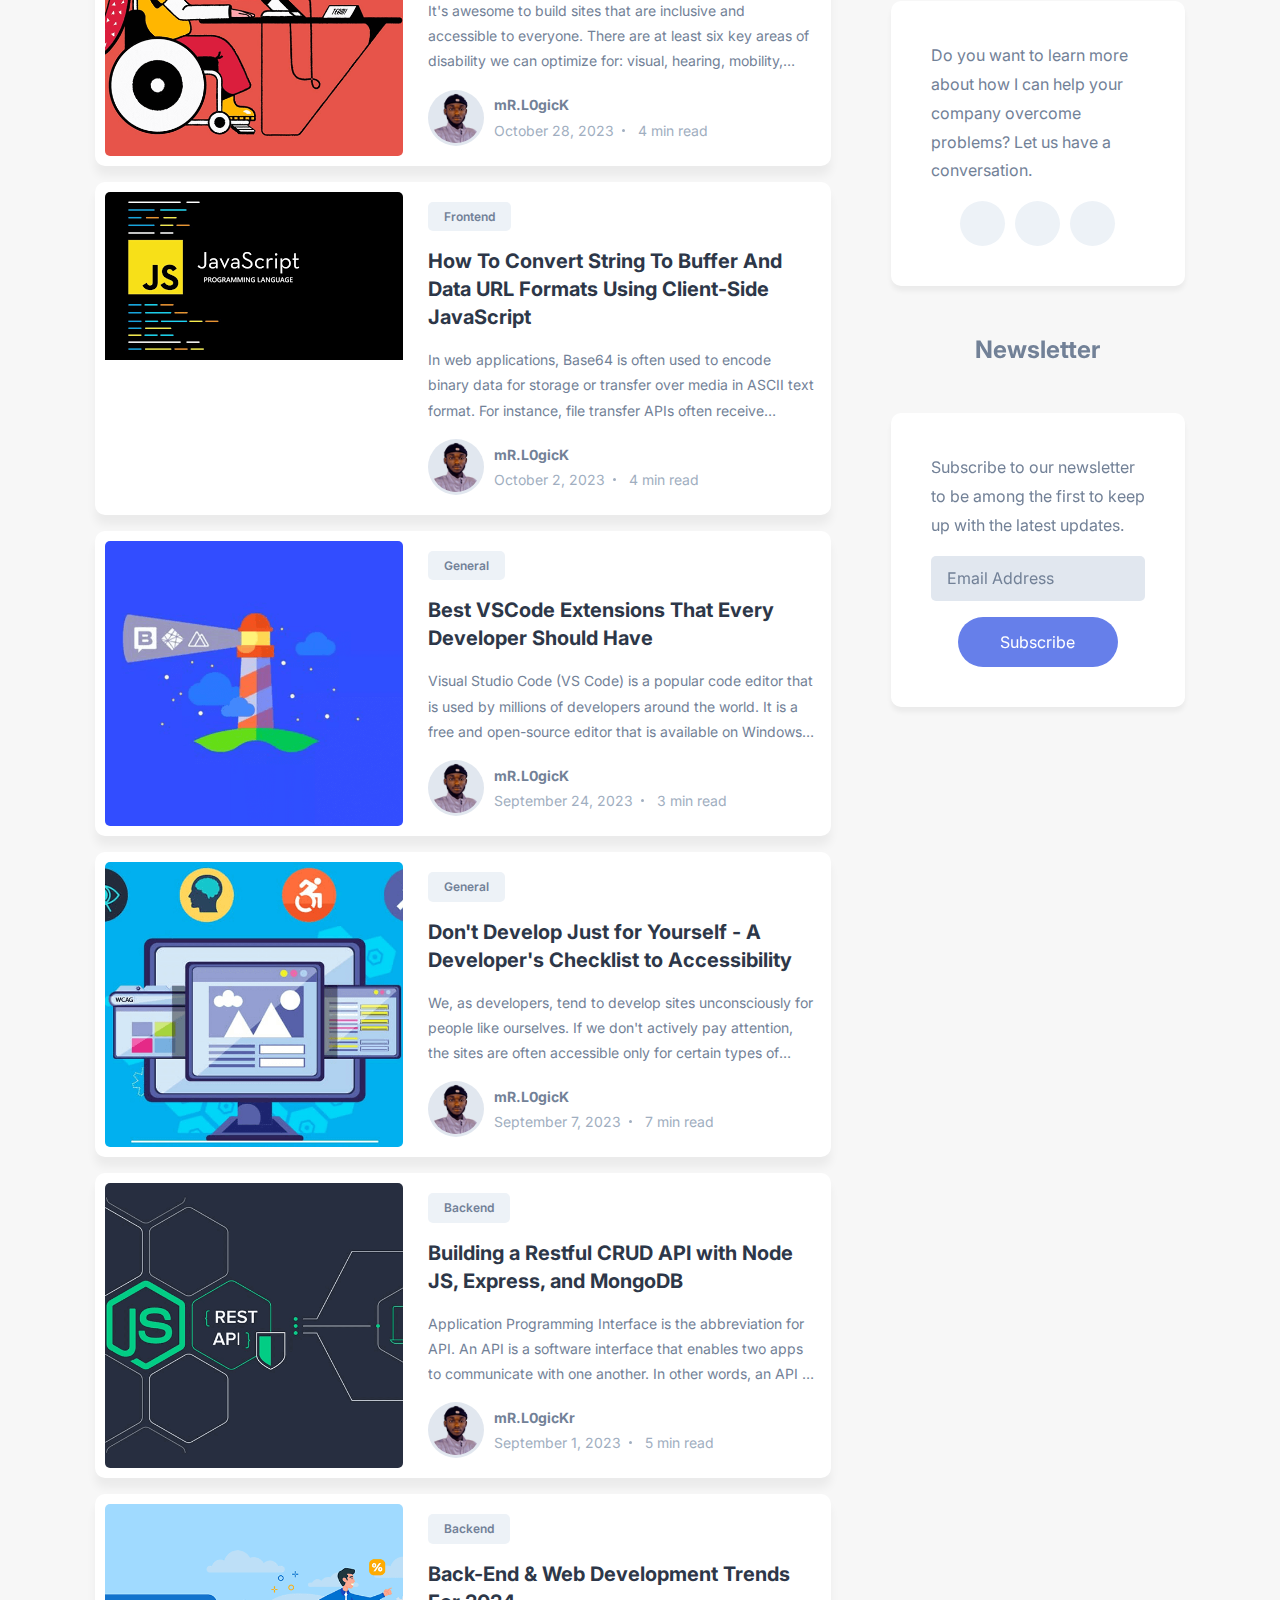
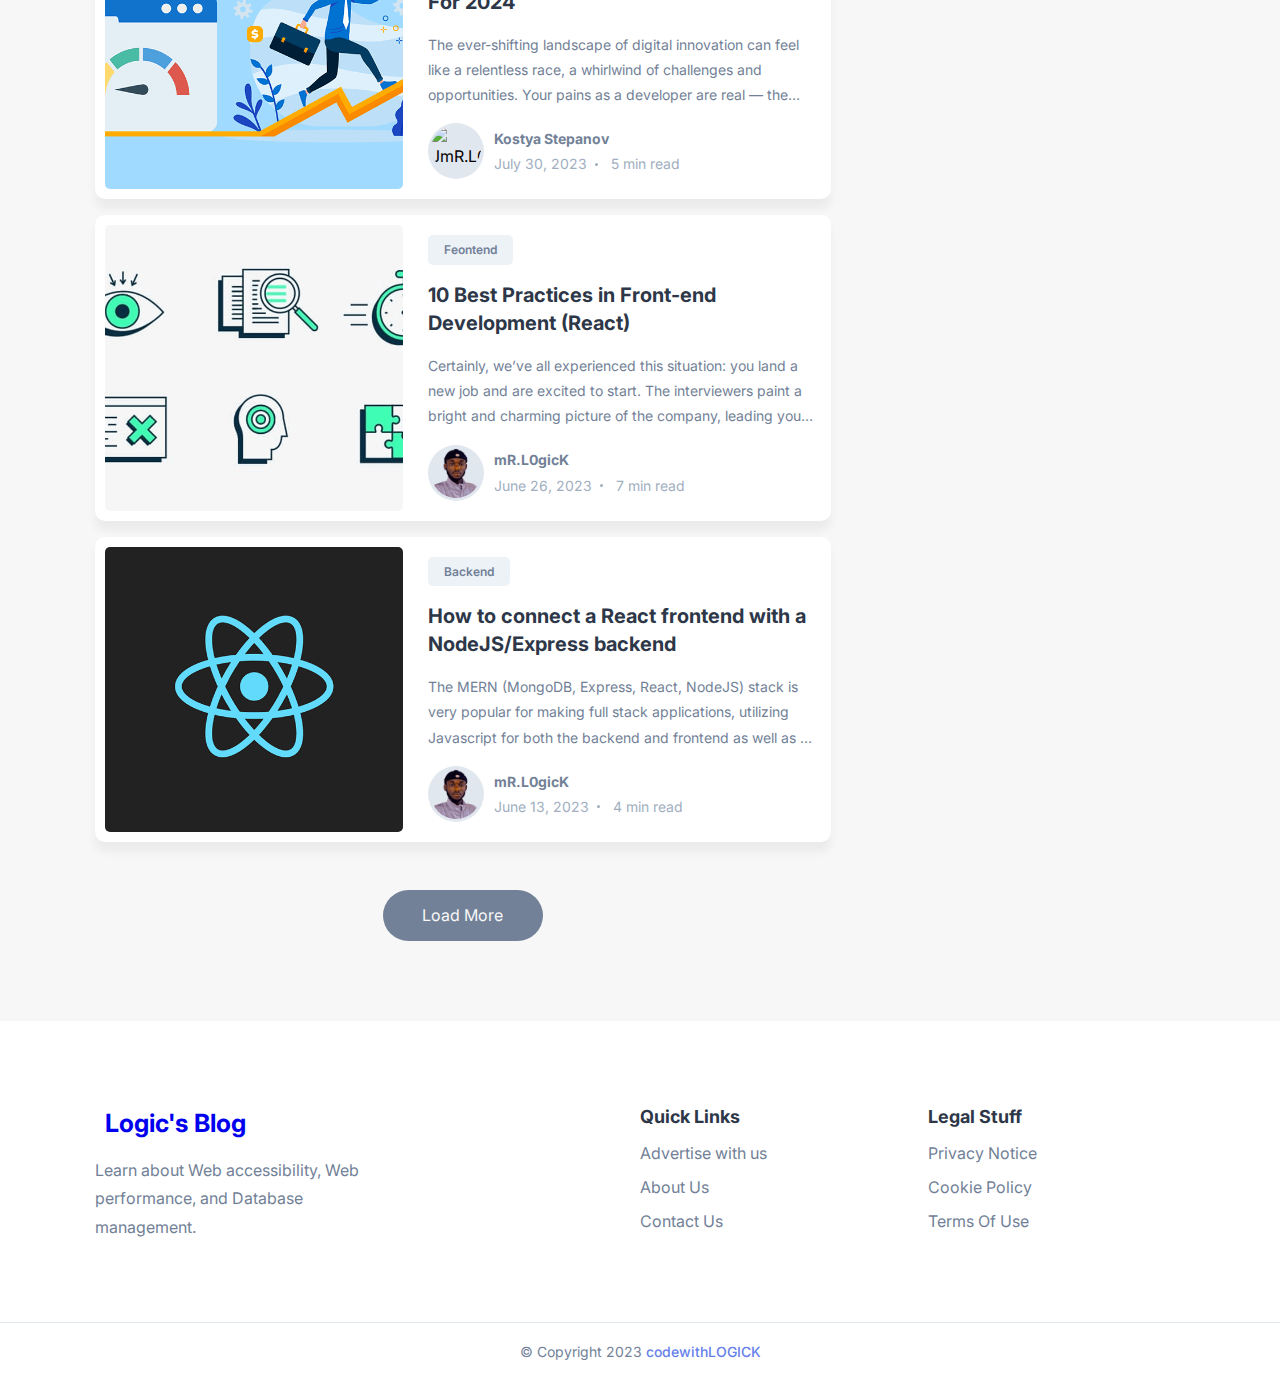
==== commit 5254b173: "Update index.html" ====
--- a/index.html
+++ b/index.html
@@ -39,7 +39,7 @@
 
 <a href="#" class="logo">
   <ion-icon name="star" class="logo-icon"></ion-icon>
-  <span class="logo-text">Logic's Blog</span>
+  <span class="logo-text">LOGICK's Blog</span>
 </a>
 
         
@@ -169,7 +169,7 @@
         <div class="left">
 
           <h1 class="h1">
-            Hi, I'm <b>Mr.&nbsp;Logick</b>.
+            Hi, I'm <b>Abdul.&nbsp;Latif</b>.Popularly known as Mr.Logick
             <br>Web Developer
           </h1>
 
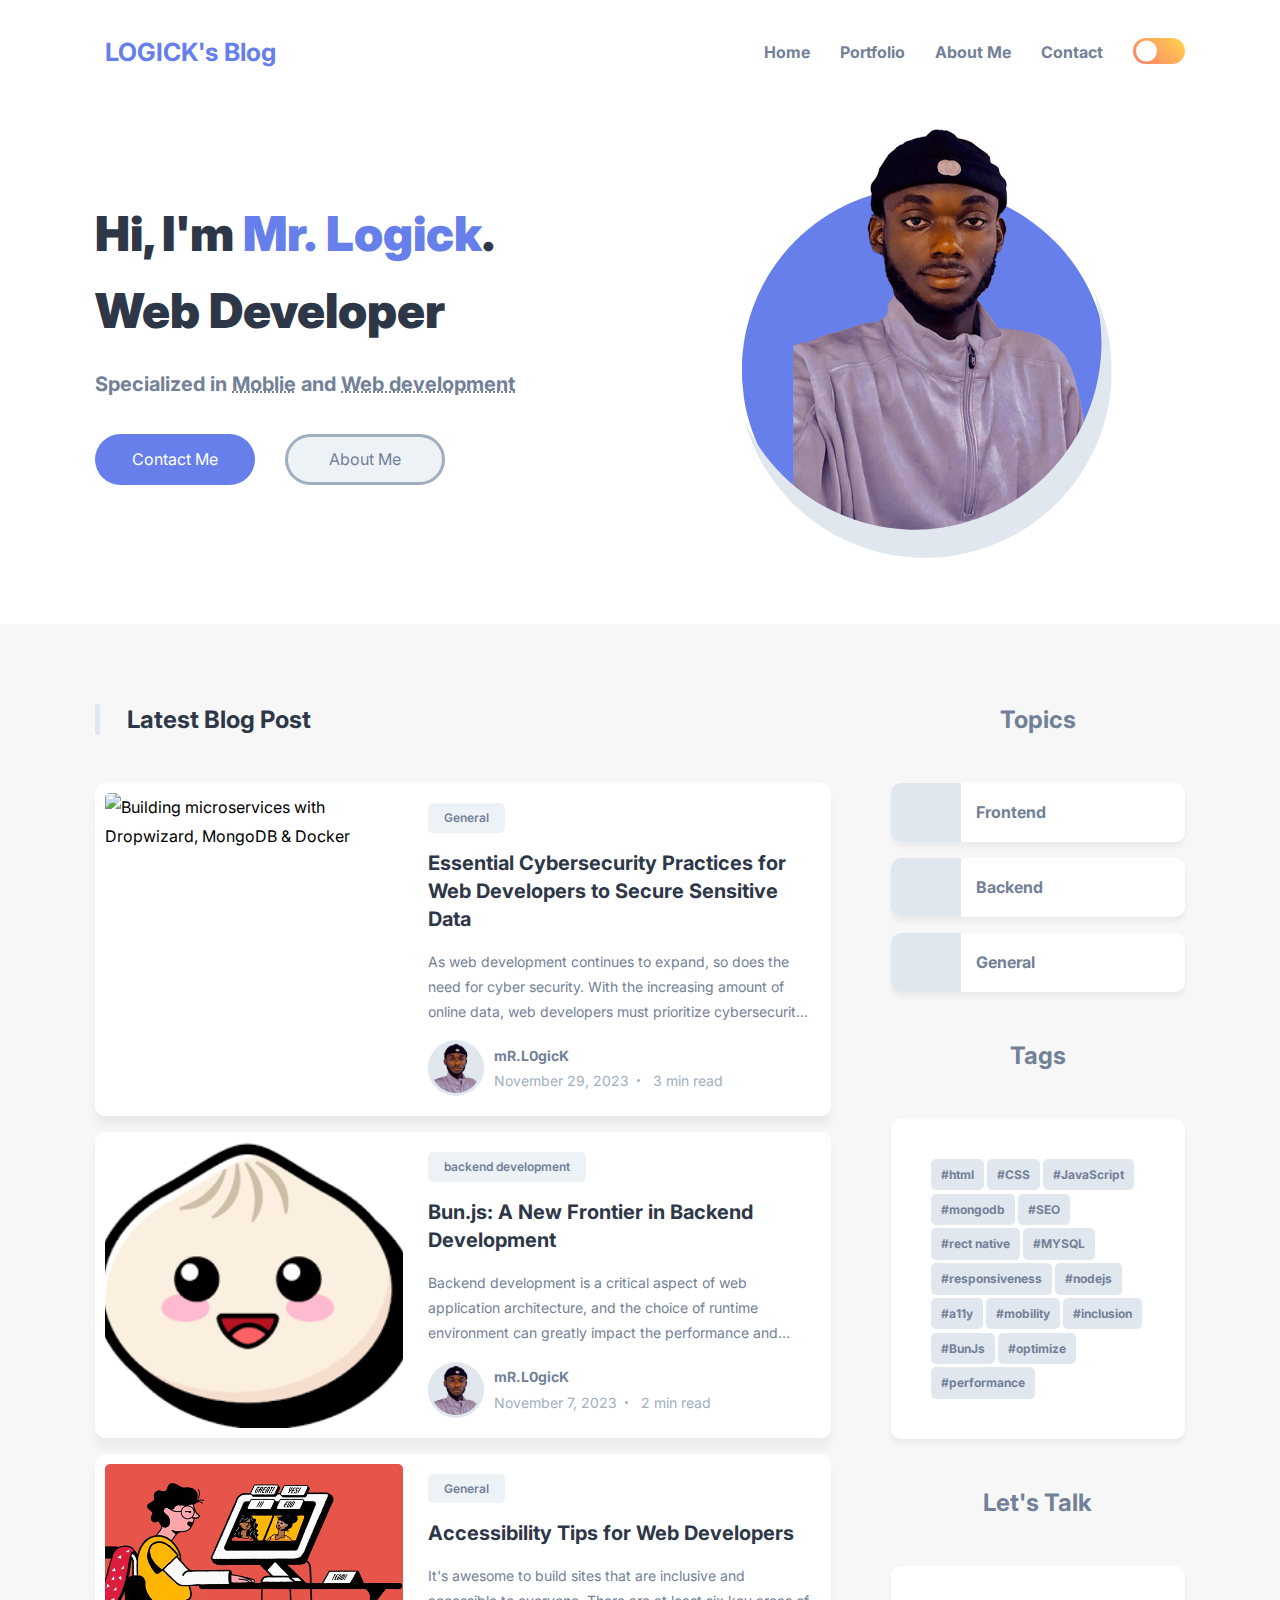
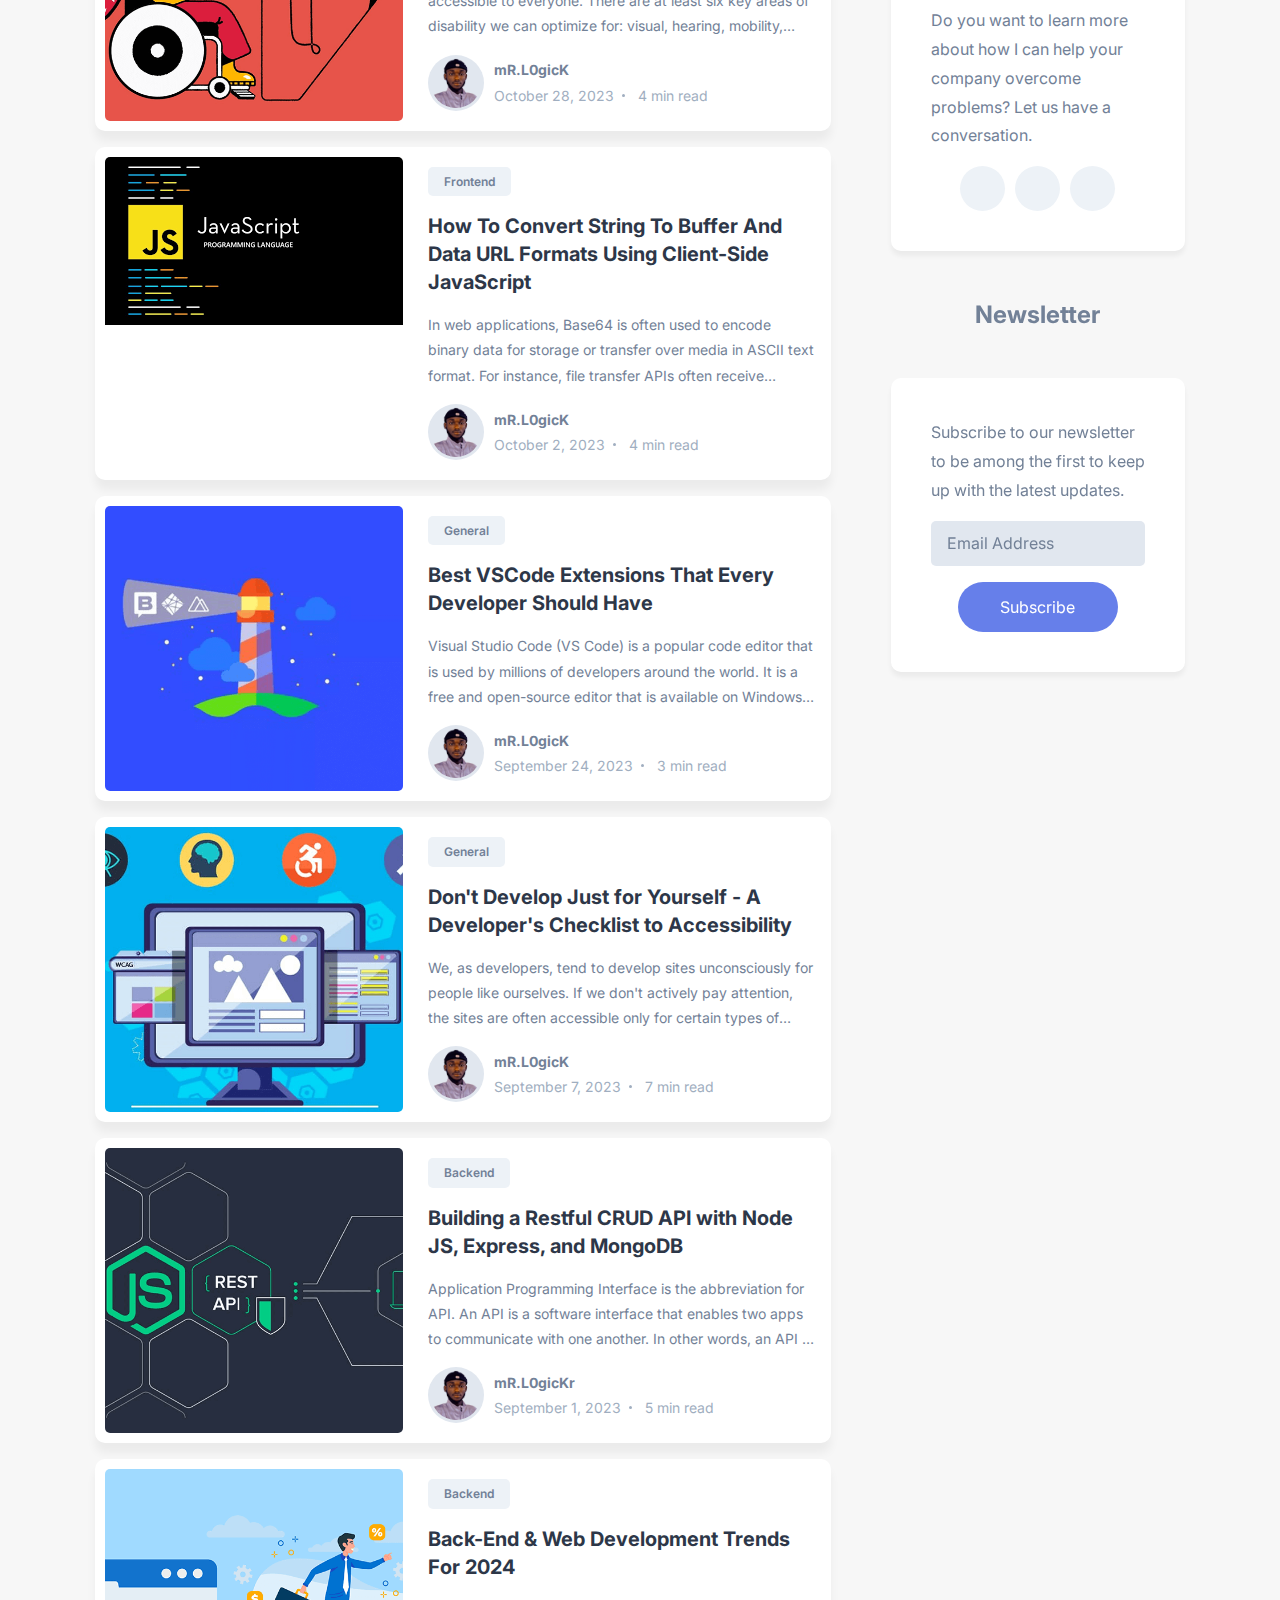
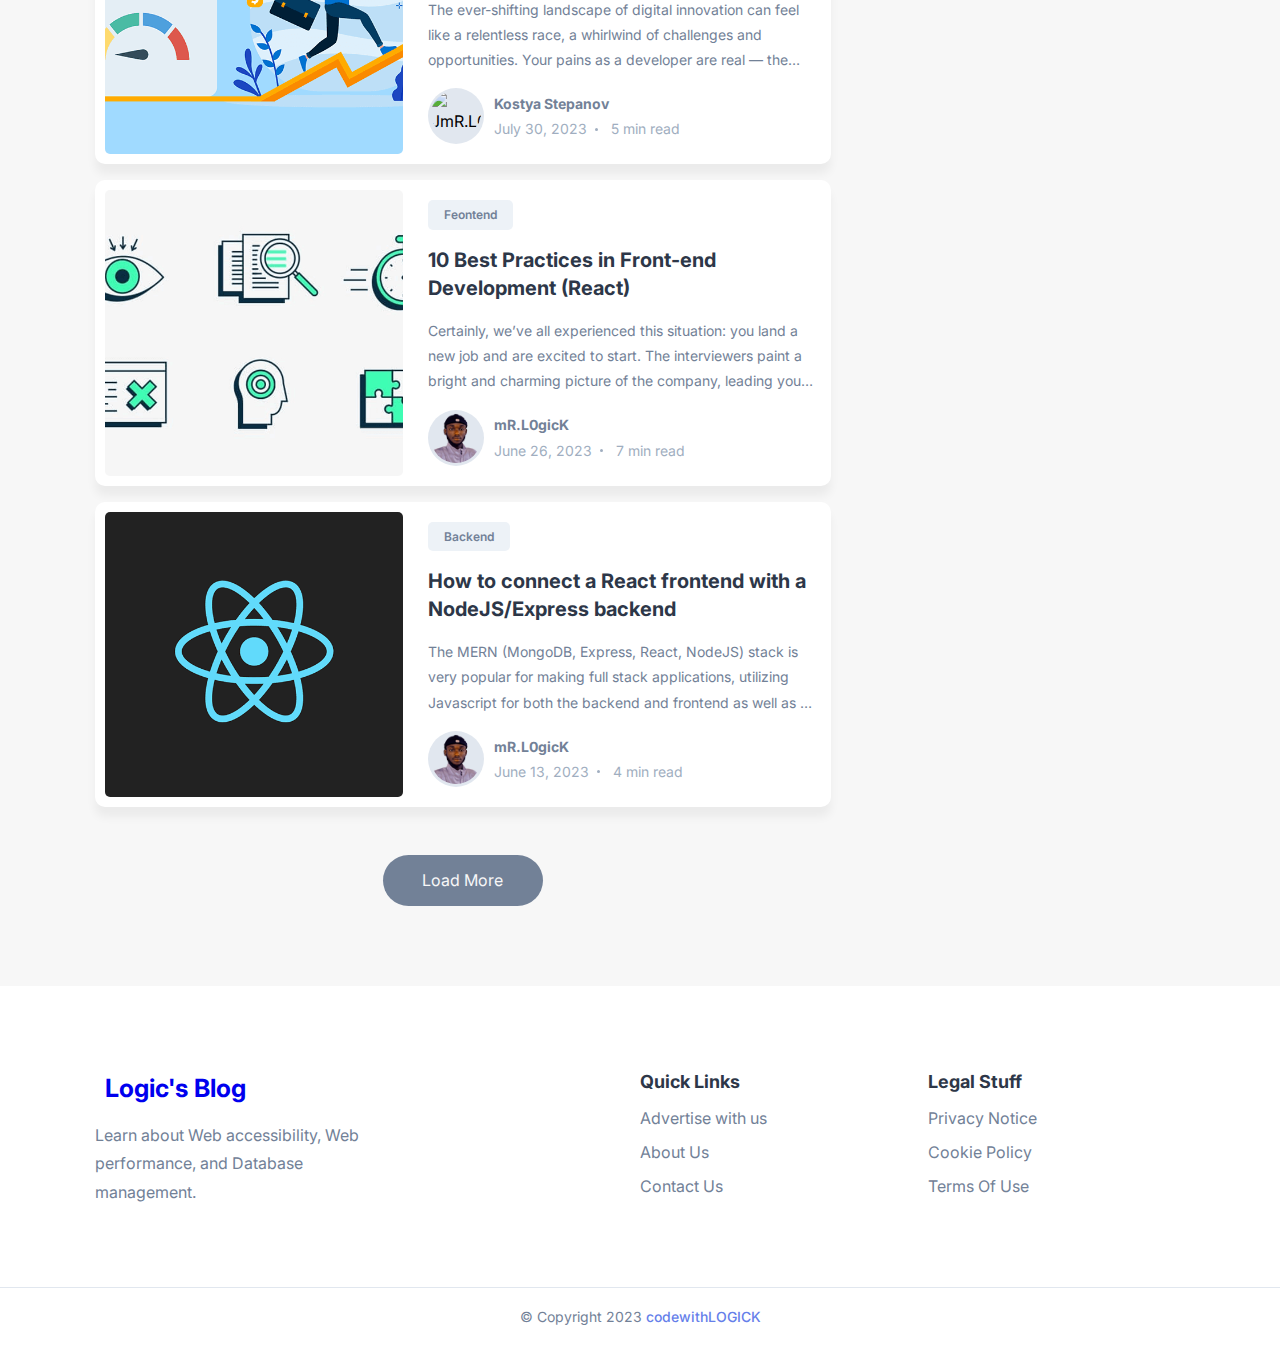
==== commit 343518d2: "Update index.html" ====
--- a/index.html
+++ b/index.html
@@ -169,7 +169,7 @@
         <div class="left">
 
           <h1 class="h1">
-            Hi, I'm <b>Abdul.&nbsp;Latif</b>.Popularly known as Mr.Logick
+            Hi, I'm <b>Mr.&nbsp;Logick</b>.
             <br>Web Developer
           </h1>
 
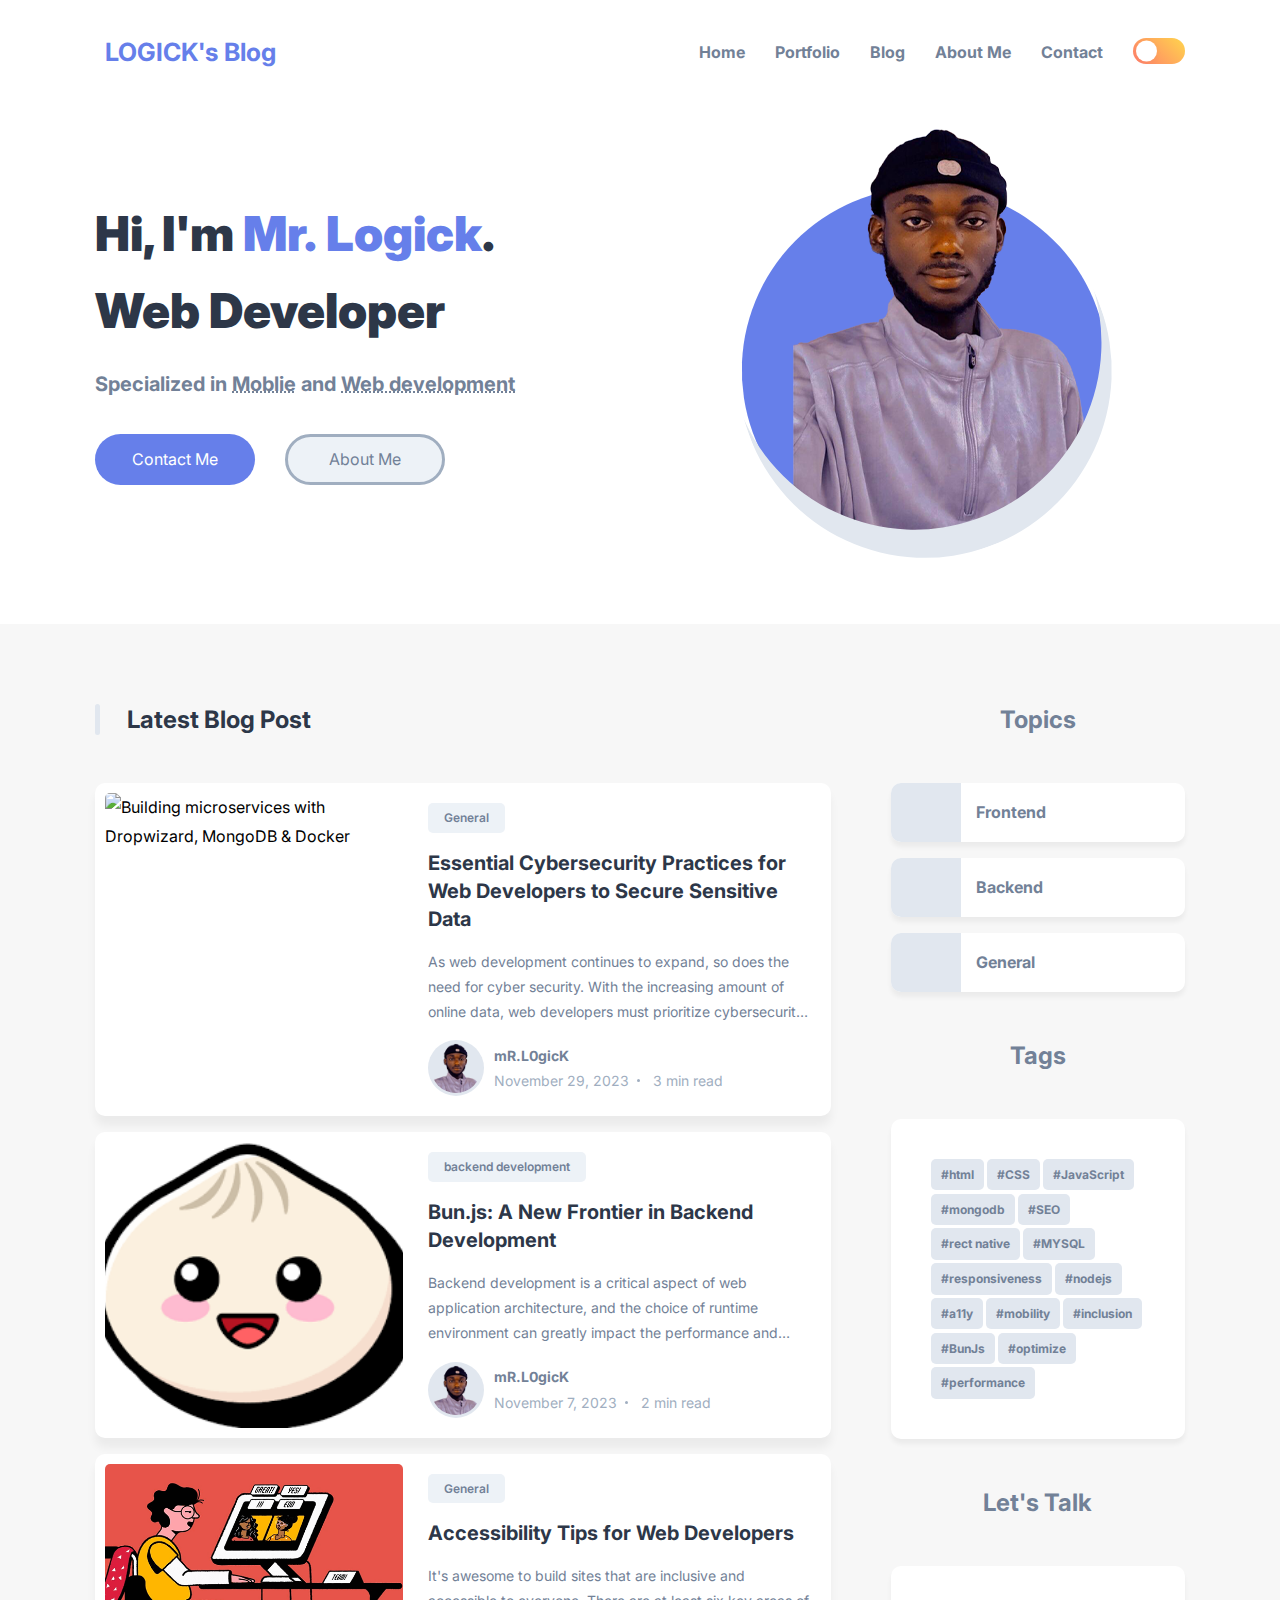
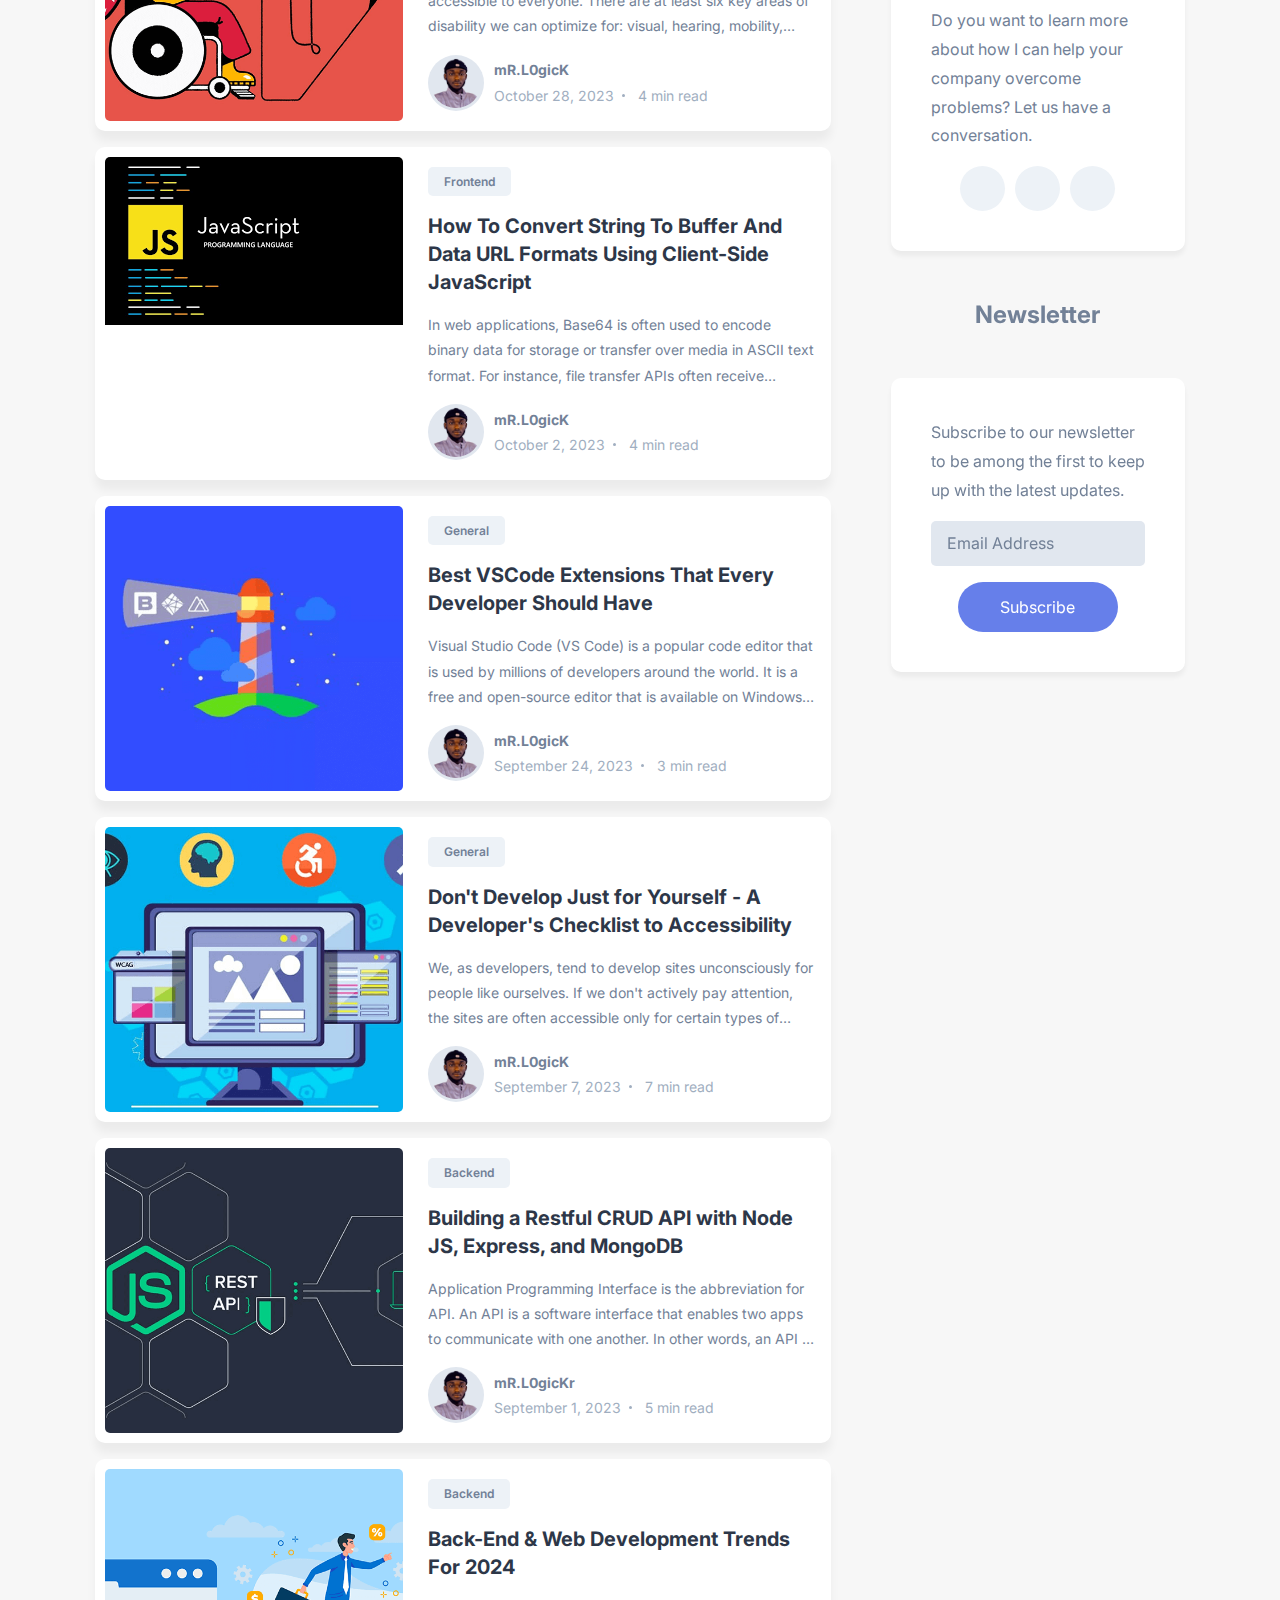
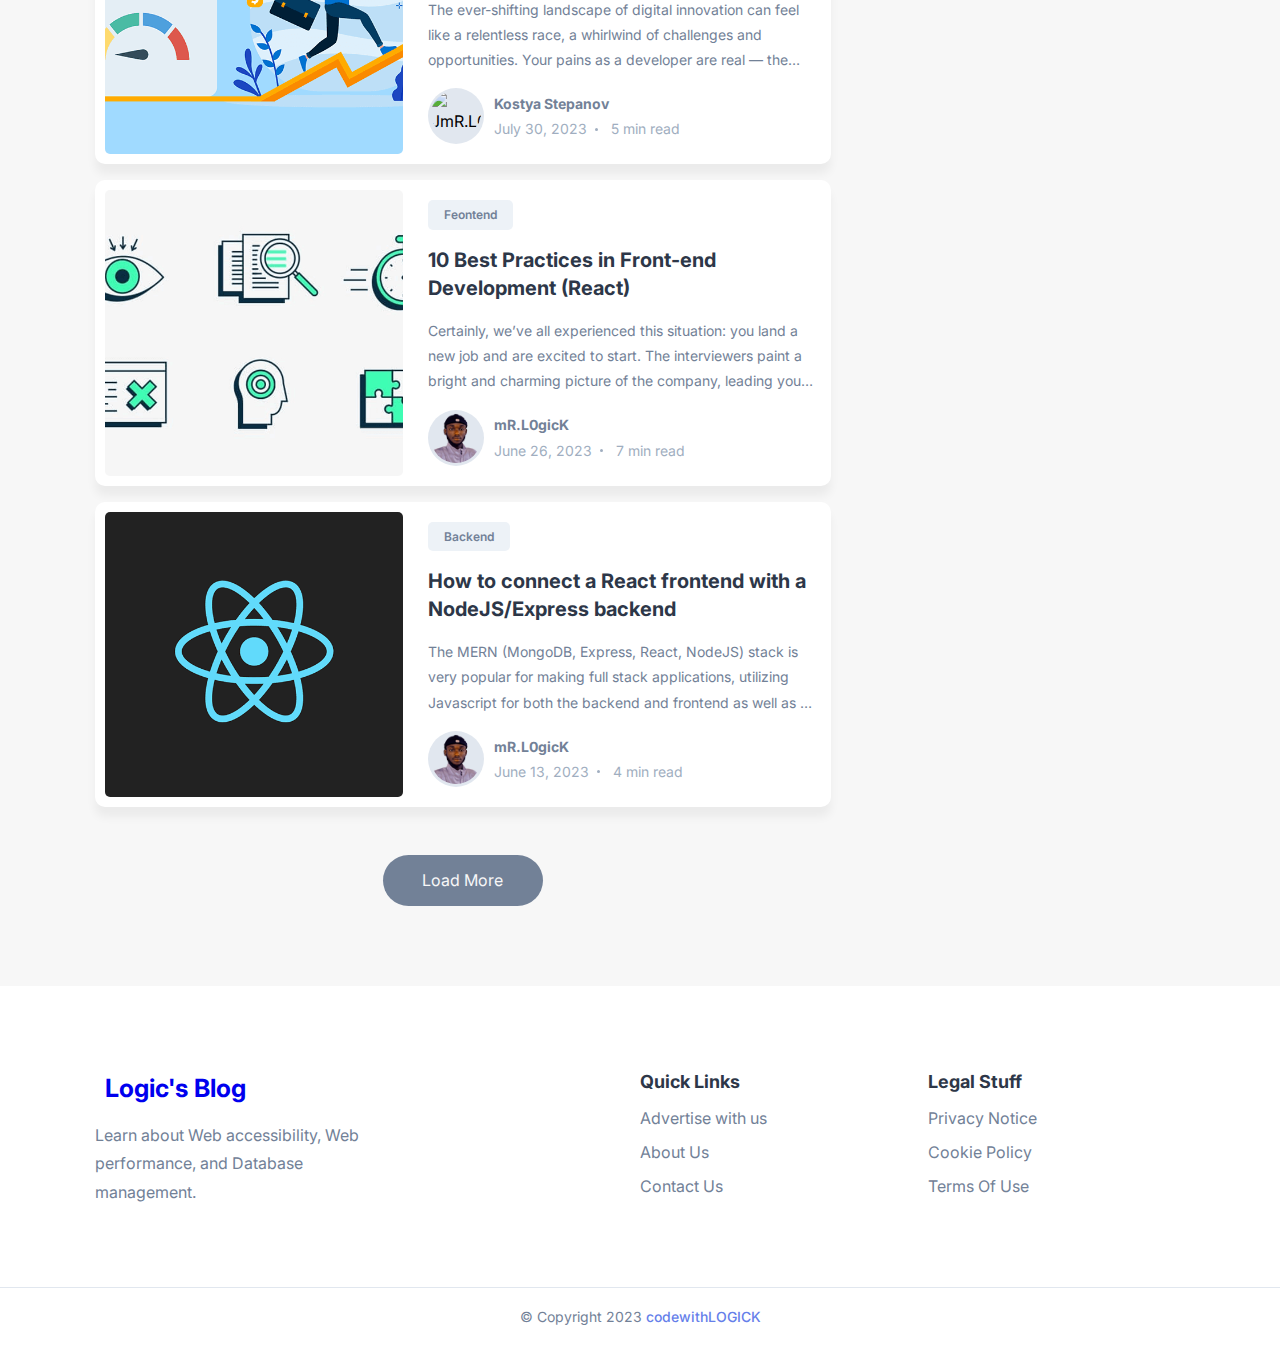
==== commit 2f85f702: "commit" ====
--- a/index.html
+++ b/index.html
@@ -67,6 +67,10 @@
 
             <li>
               <a href="#" class="nav-link">Portfolio</a>
+            </li>
+
+            <li>
+              <a href="/blog.html" class="nav-link">Blog</a>
             </li>
 
             <li>
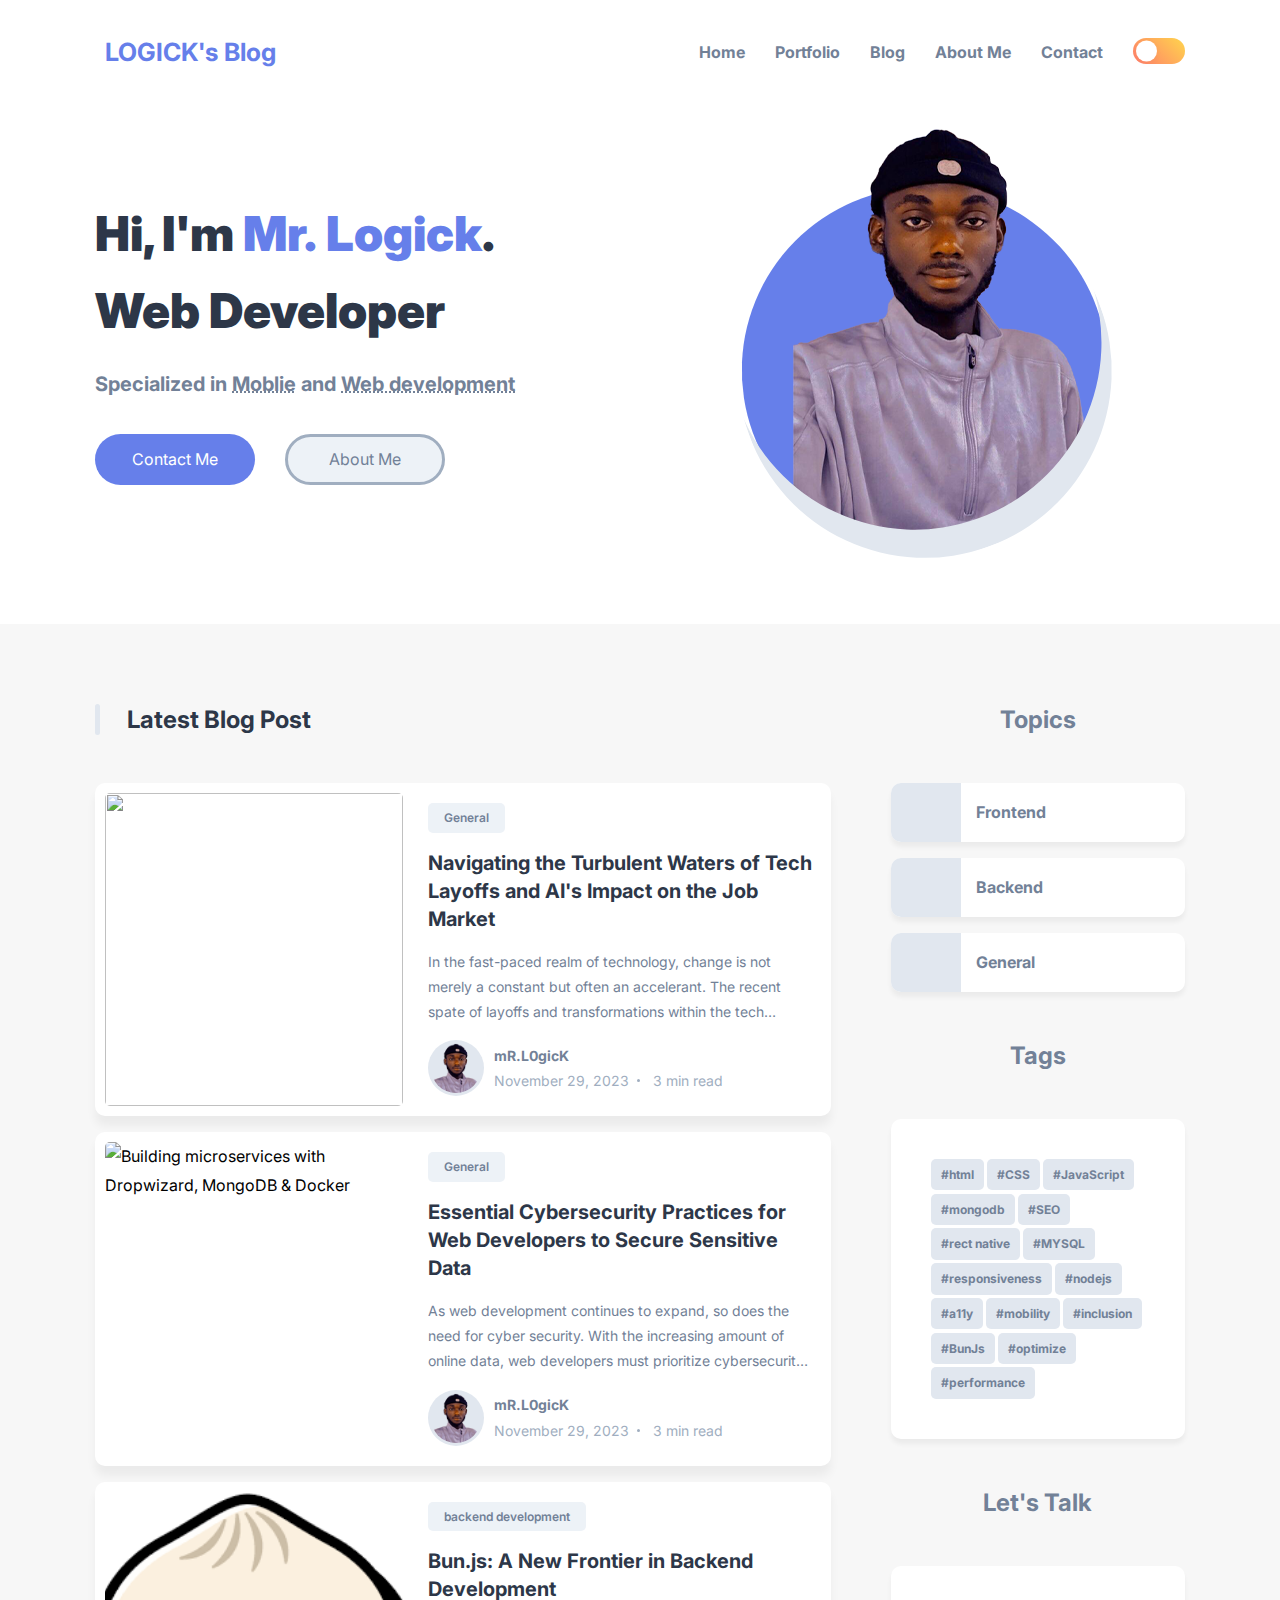
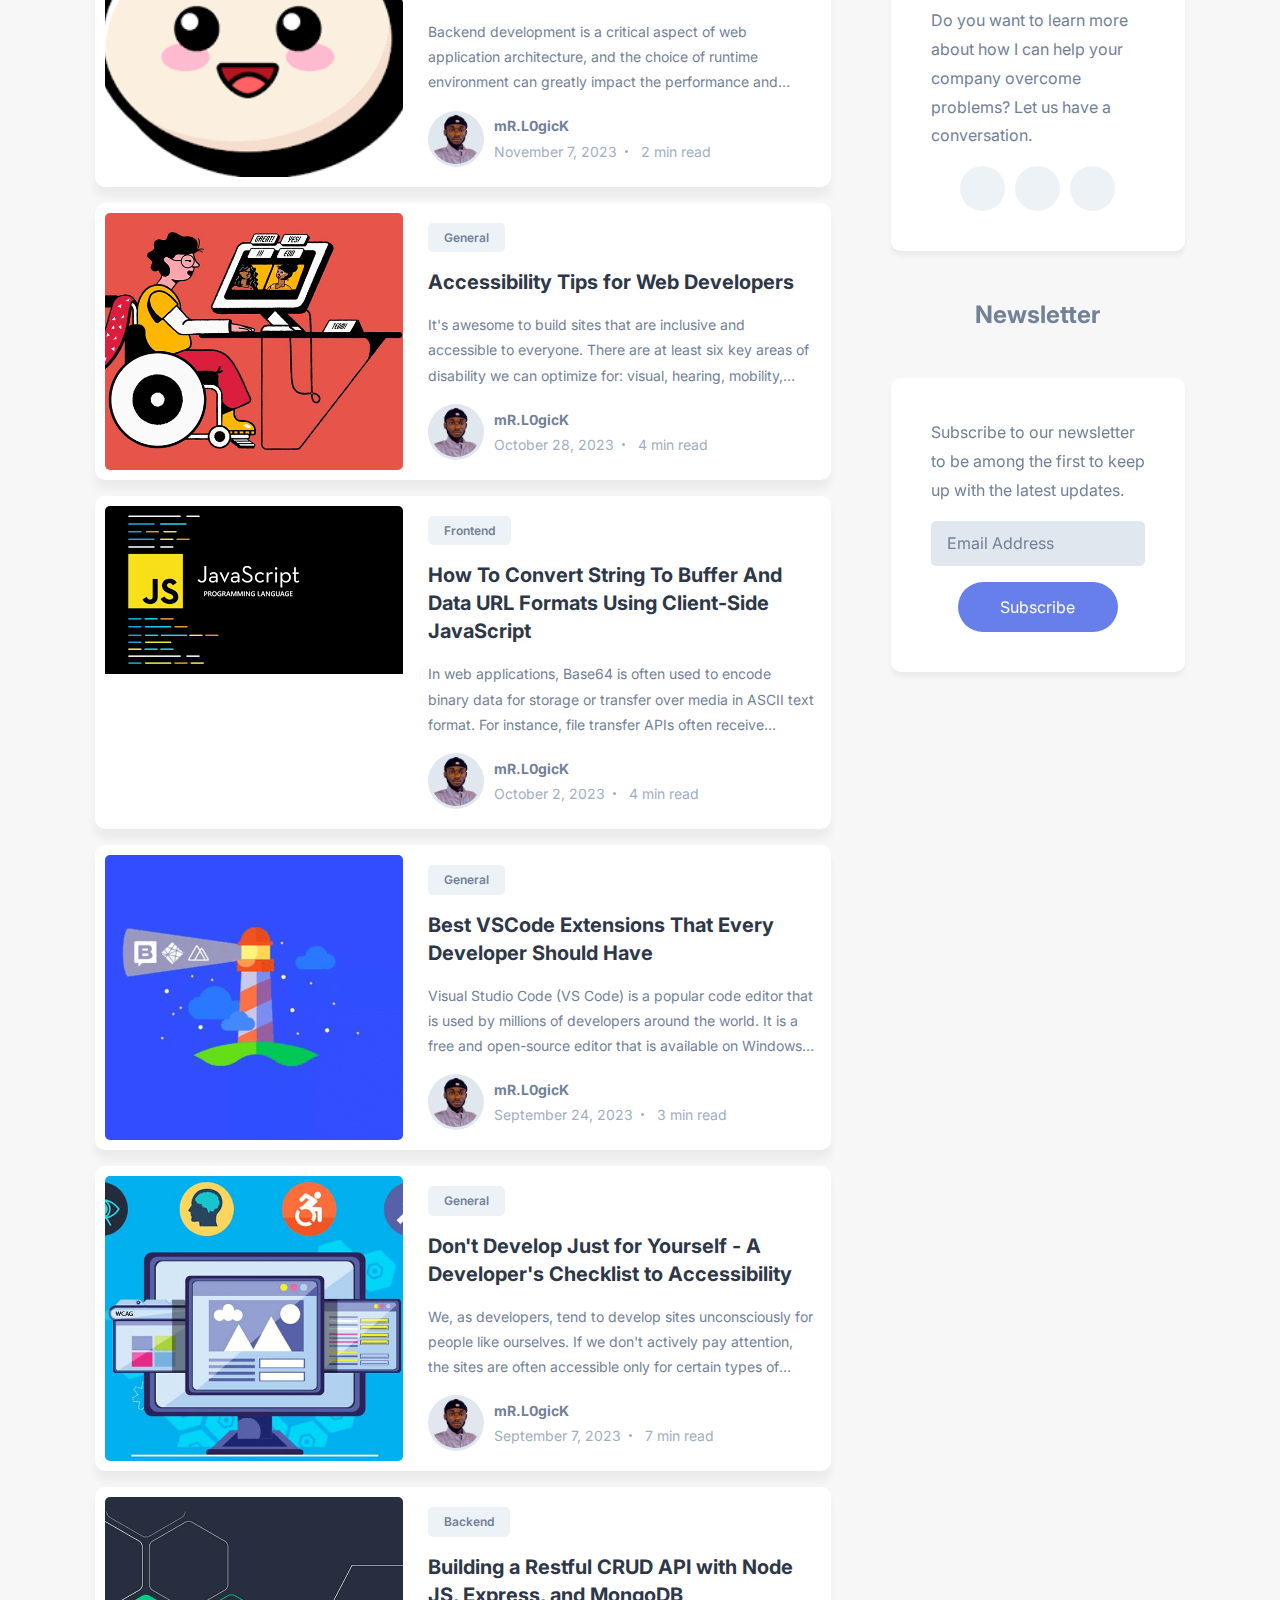
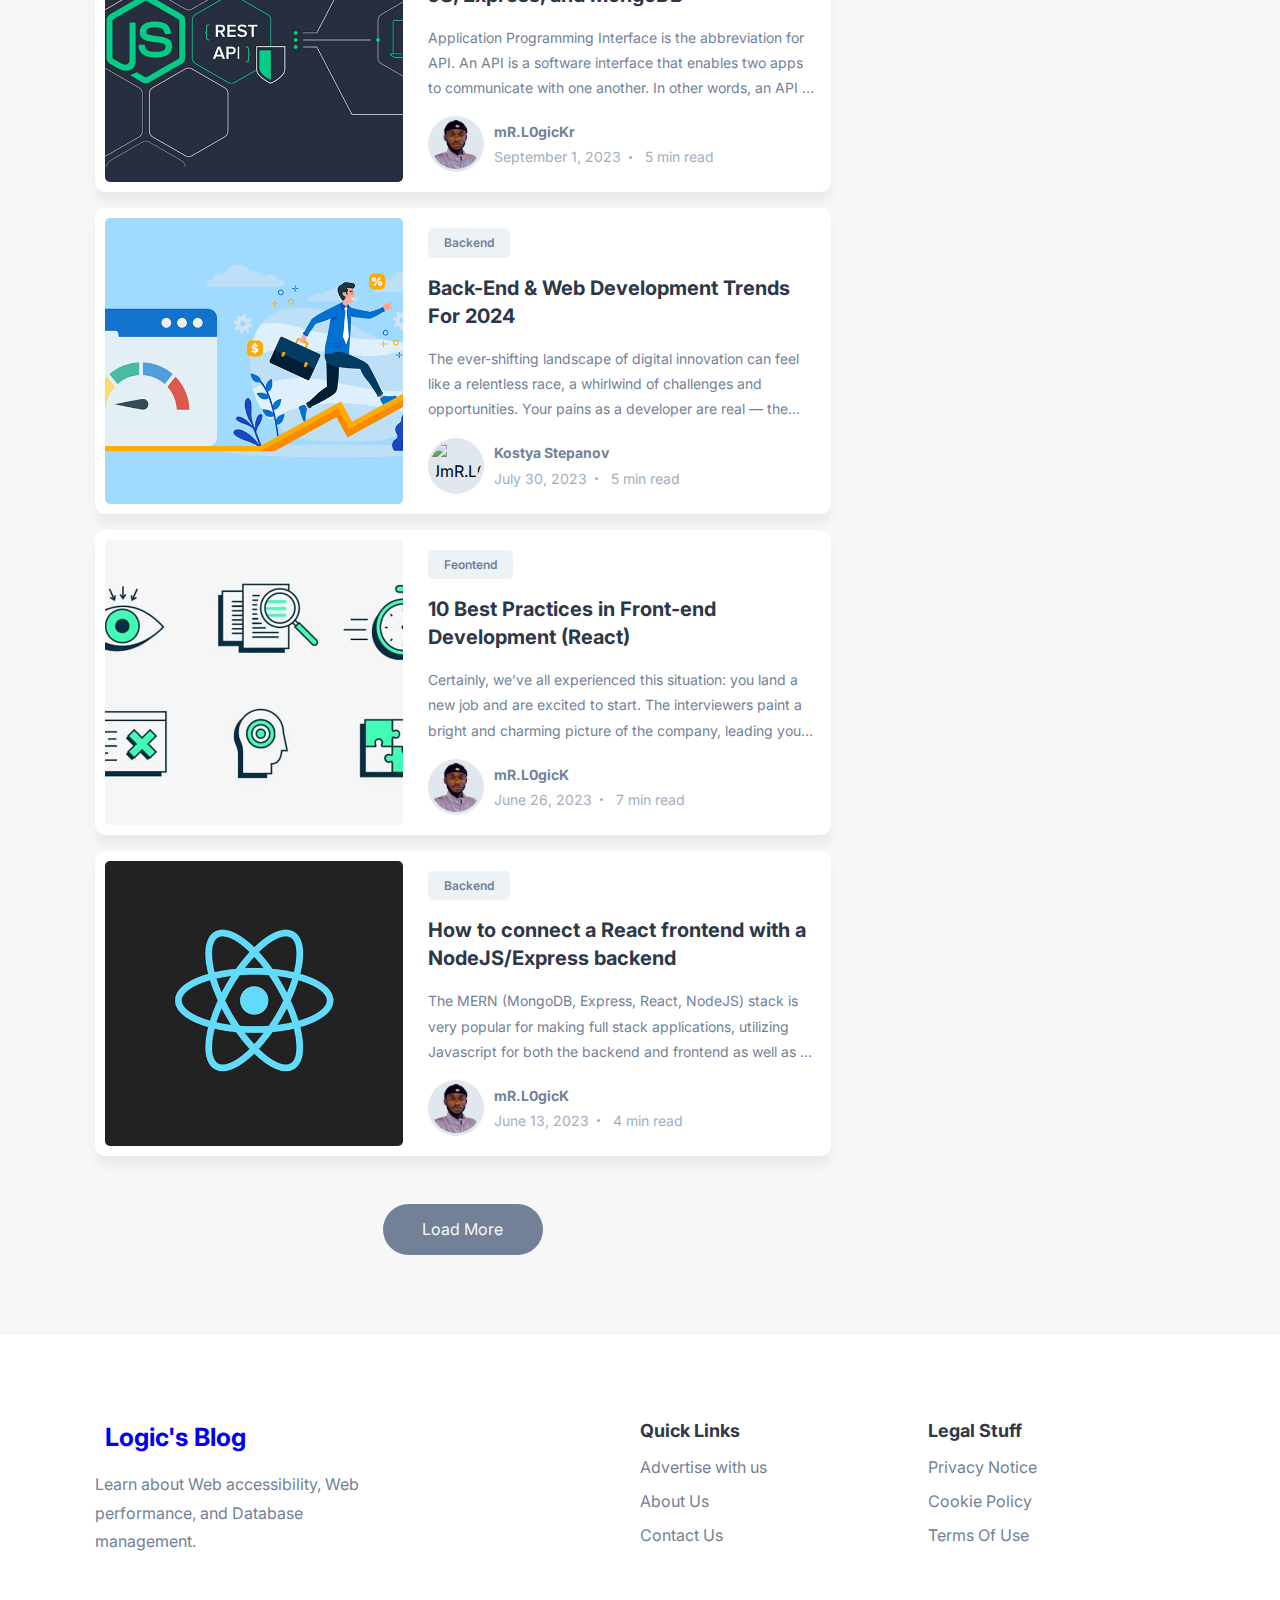
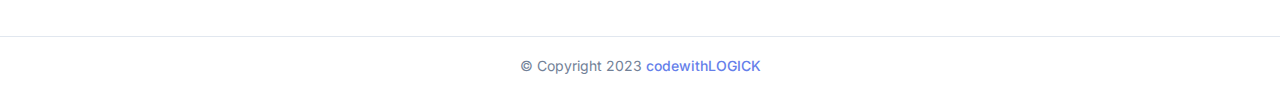
==== commit 2ade73cb: "resolving theam problem" ====
--- a/index.html
+++ b/index.html
@@ -107,6 +107,10 @@
 
               <li class="nav-item">
                 <a href="#" class="nav-link">Portfolio</a>
+              </li>
+
+              <li class="nav-item">
+                <a href="blog.html" class="nav-link">Blog</a>
               </li>
 
               <li class="nav-item">
@@ -221,6 +225,53 @@
           <h2 class="h2">Latest Blog Post</h2>
 
           <div class="blog-card-group">
+
+            <div class="blog-card">
+
+              <div class="blog-card-banner">
+                <img src="https://img-cdn.thepublive.com/fit-in/640x430/filters:format(webp)/bnn/media/media_files/aefb1a33561f63e599ba15ab5ea20e0483366d06953f9b7f7901f7c55619b310.jpg"
+                  width="250" class="blog-banner-img">
+              </div>
+
+              <div class="blog-content-wrapper">
+
+                <button class="blog-topic text-tiny">General</button>
+
+                <h3>
+                  <a href="blogpost1.html" class="h3">
+                    Navigating the Turbulent Waters of Tech Layoffs and AI's Impact on the Job Market
+                  </a>
+                </h3>
+
+                <p class="blog-text">
+                  In the fast-paced realm of technology, change is not merely a constant but often an accelerant. The recent spate of layoffs and
+                  transformations within the tech industry has left many professionals and observers pondering the future landscape of employment, 
+                  particularly in light of advancements in artificial intelligence (AI). As companies streamline operations, adapt to market shifts,
+                   and embrace automation, both challenges and opportunities abound for workers navigating this dynamic environment.
+                </p>
+
+                <div class="wrapper-flex">
+
+                  <div class="profile-wrapper">
+                    <img src="author1.png" alt="mR.L0gicK" width="50">
+                  </div>
+
+                  <div class="wrapper">
+                    <a href="#" class="h4">mR.L0gicK</a>
+
+                    <p class="text-sm">
+                      <time datetime="2023-11-29">November 29, 2023</time>
+                      <span class="separator"></span>
+                      <ion-icon name="time-outline"></ion-icon>
+                      <time datetime="PT3M">3 min read</time>
+                    </p>
+                  </div>
+
+                </div>
+
+              </div>
+
+            </div>
 
             <div class="blog-card">
 
--- a/style.css
+++ b/style.css
@@ -215,6 +215,11 @@
 
 .dark-theme .blog-topic {
   background: var(--action-primary);
+  color: var(--foreground-secondary);
+}
+
+.dark-theme .article-container {
+  background: var(--background-primary);
   color: var(--foreground-secondary);
 }
 
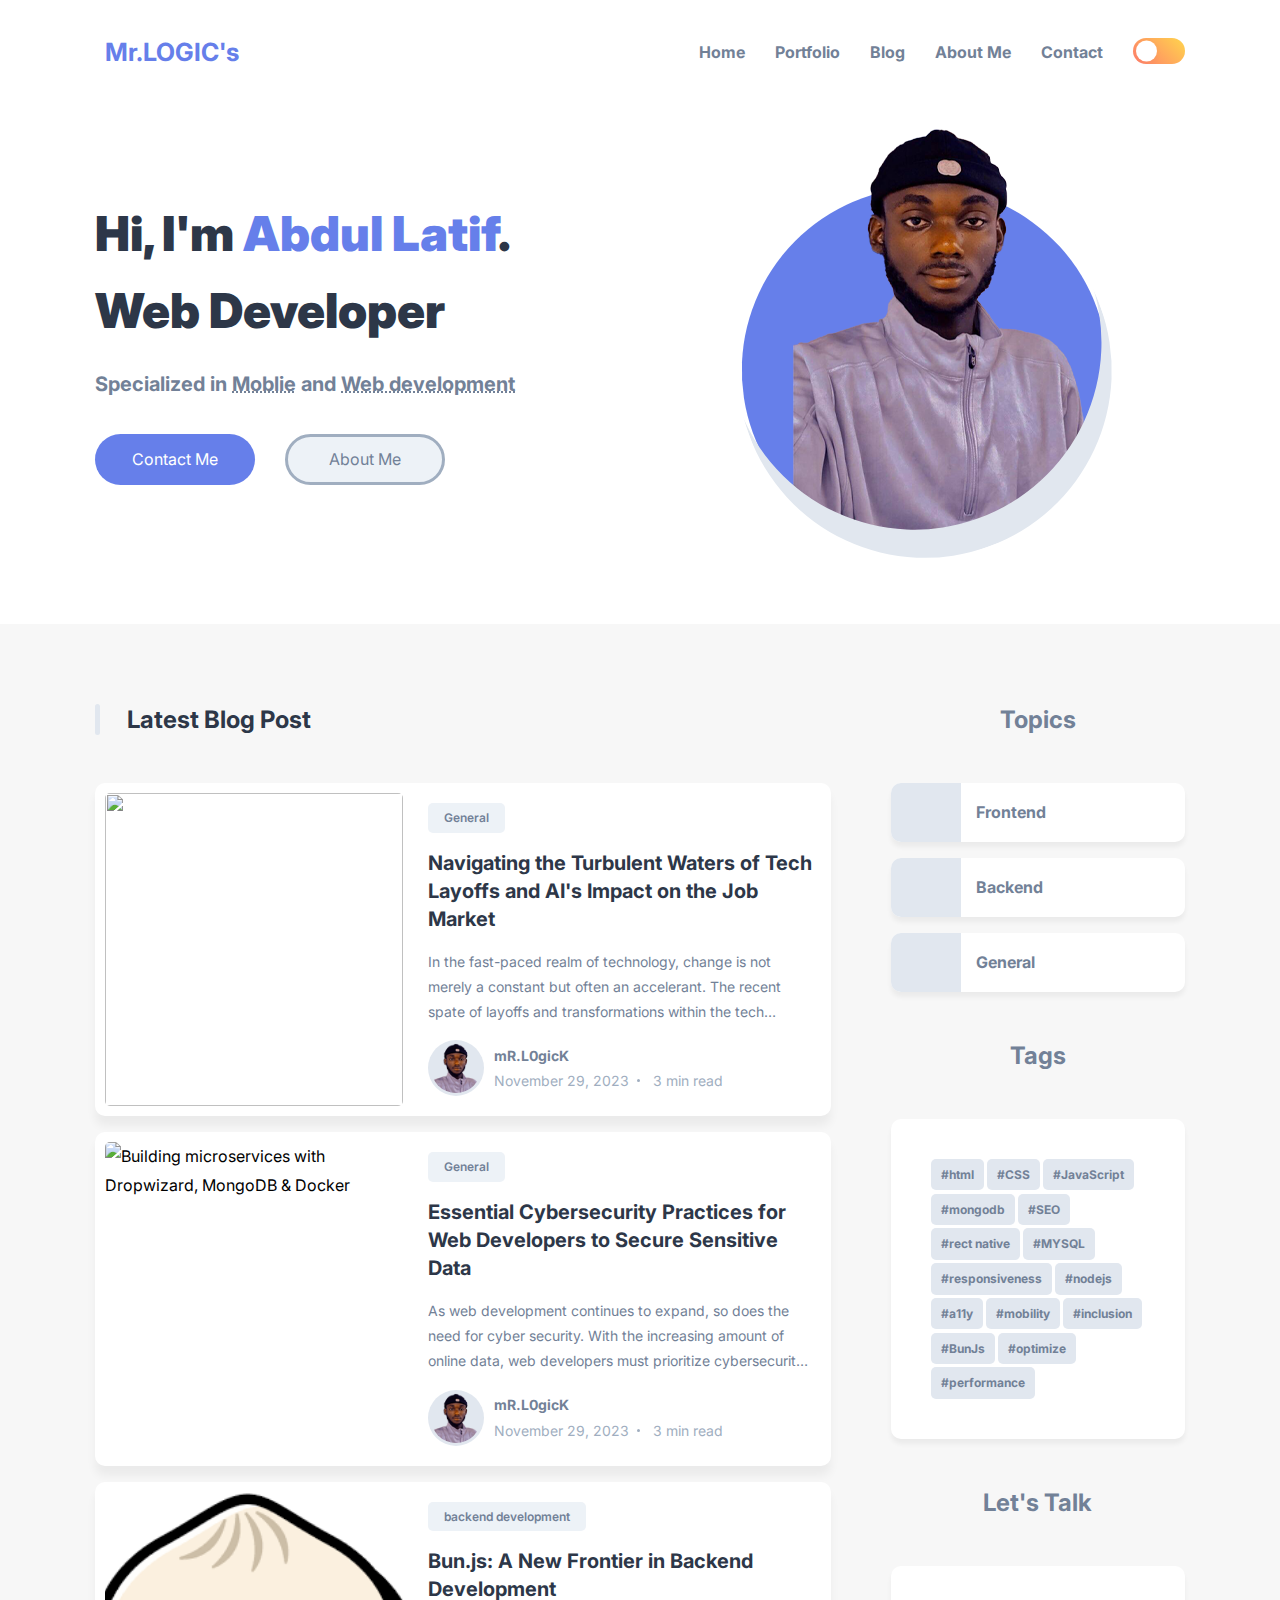
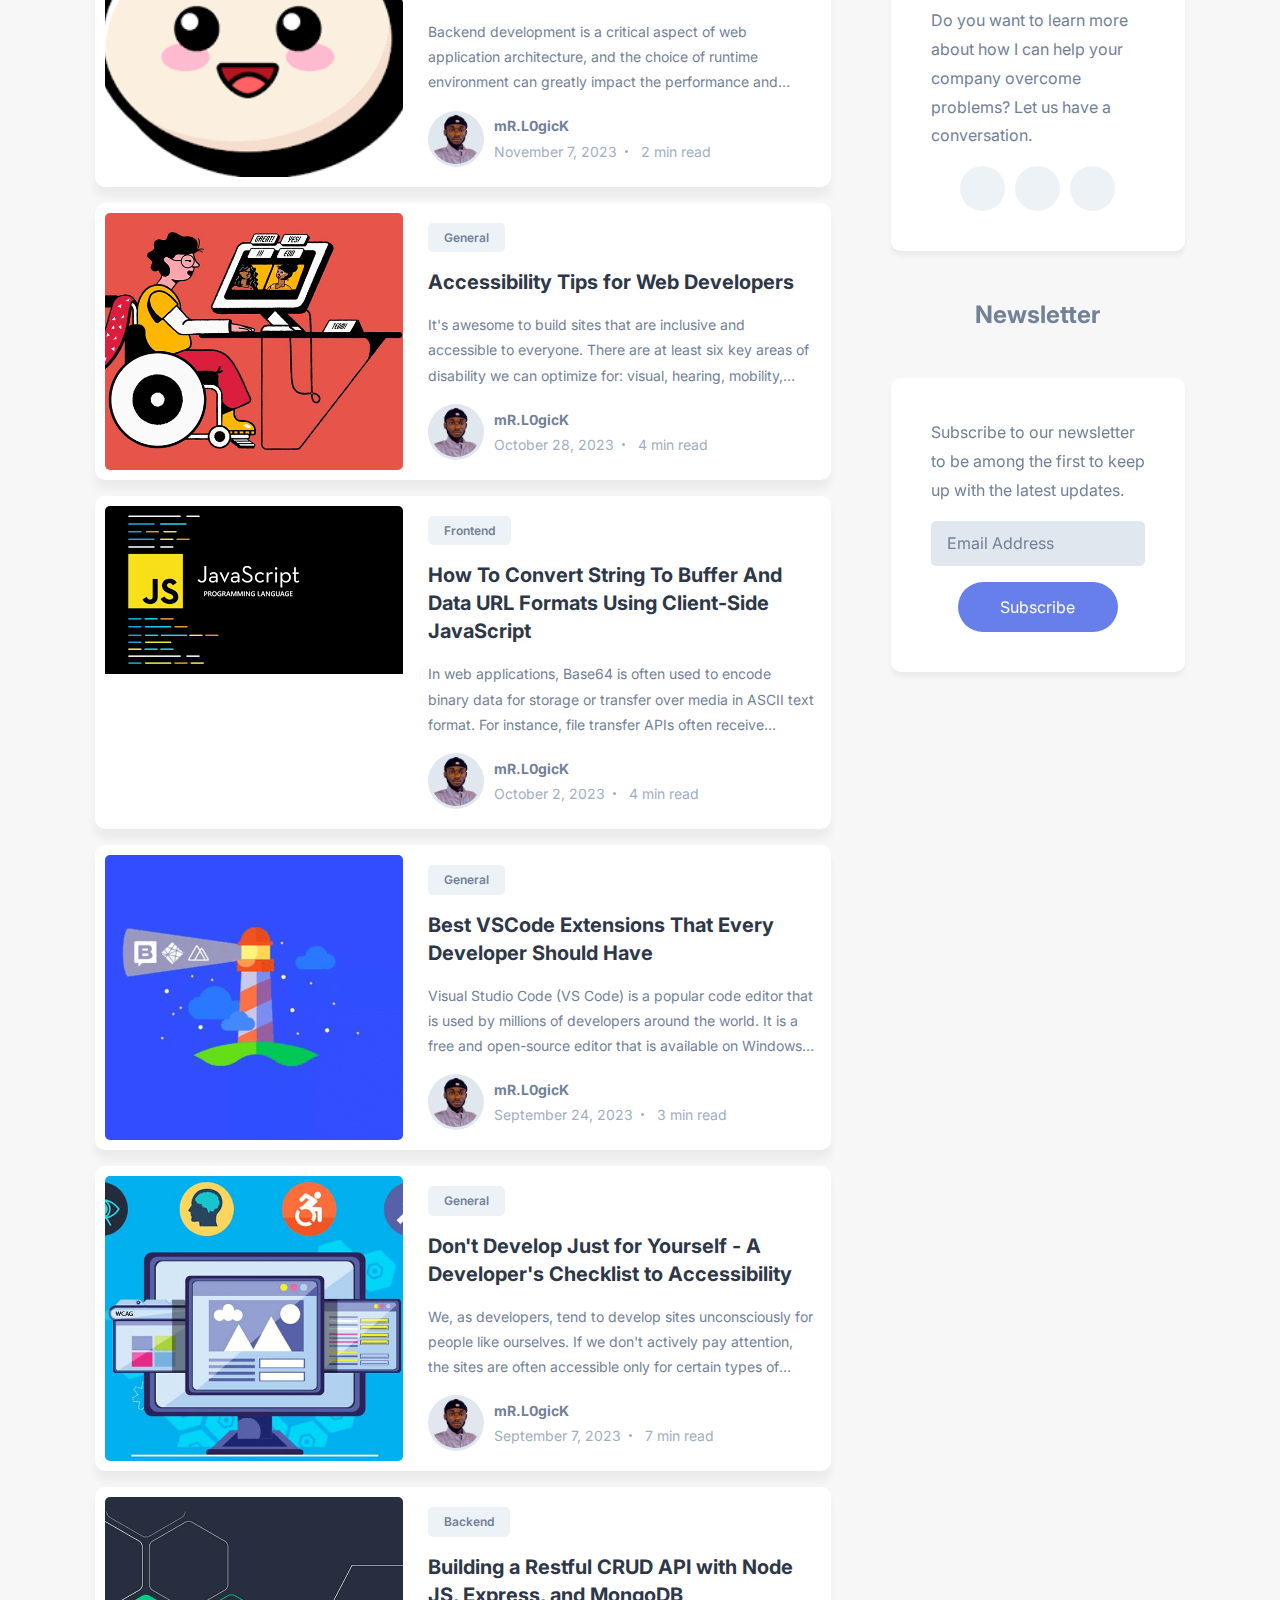
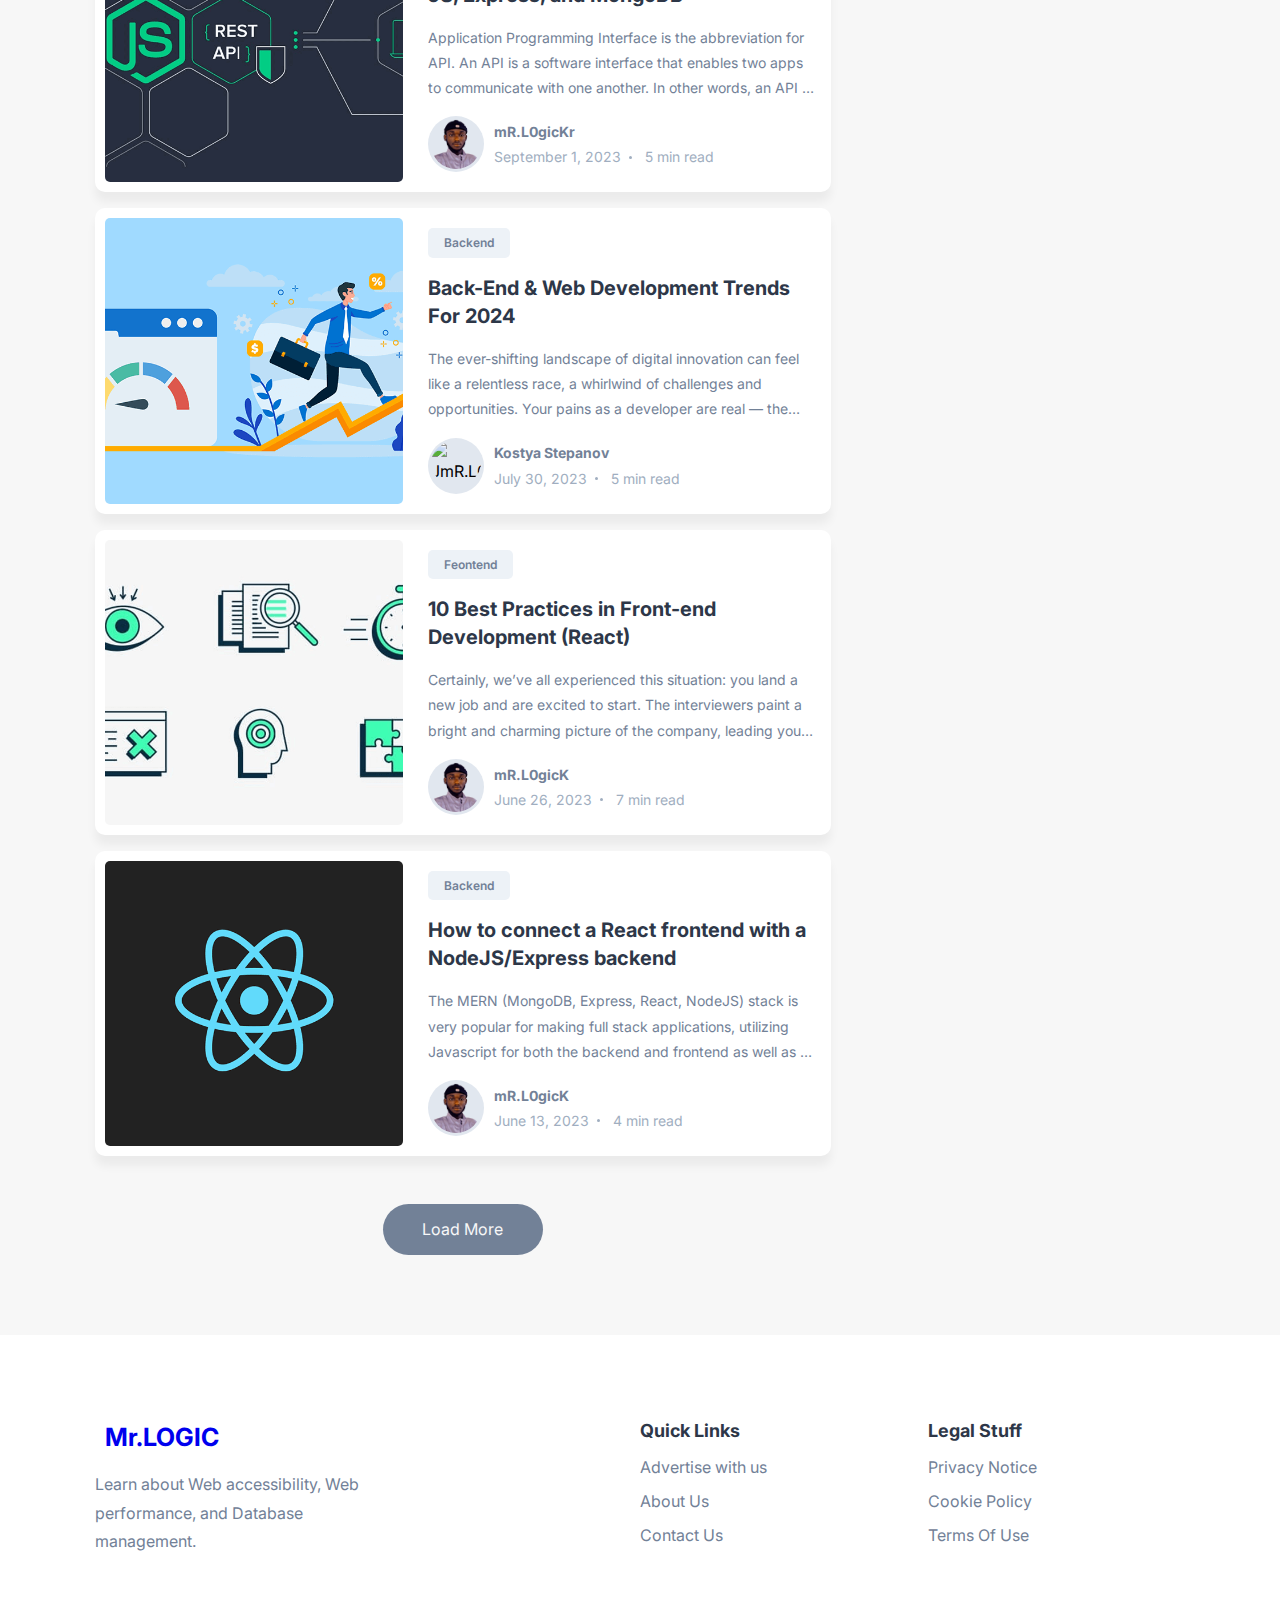
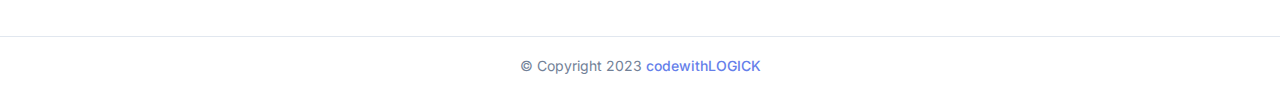
==== commit ccbb4b7c: "Update index.html" ====
--- a/index.html
+++ b/index.html
@@ -39,7 +39,7 @@
 
 <a href="#" class="logo">
   <ion-icon name="star" class="logo-icon"></ion-icon>
-  <span class="logo-text">LOGICK's Blog</span>
+  <span class="logo-text">Mr.LOGIC's</span>
 </a>
 
         
@@ -177,7 +177,7 @@
         <div class="left">
 
           <h1 class="h1">
-            Hi, I'm <b>Mr.&nbsp;Logick</b>.
+            Hi, I'm <b>Abdul&nbsp;Latif</b>.
             <br>Web Developer
           </h1>
 
@@ -869,7 +869,7 @@
 
    <a href="#" class="footer-logo">
        <ion-icon name="star" class="logo-icon"></ion-icon>
-       <span class="logo-text">Logic's Blog</span>
+       <span class="logo-text">Mr.LOGIC</span>
     </a>
 
         <p class="footer-text">
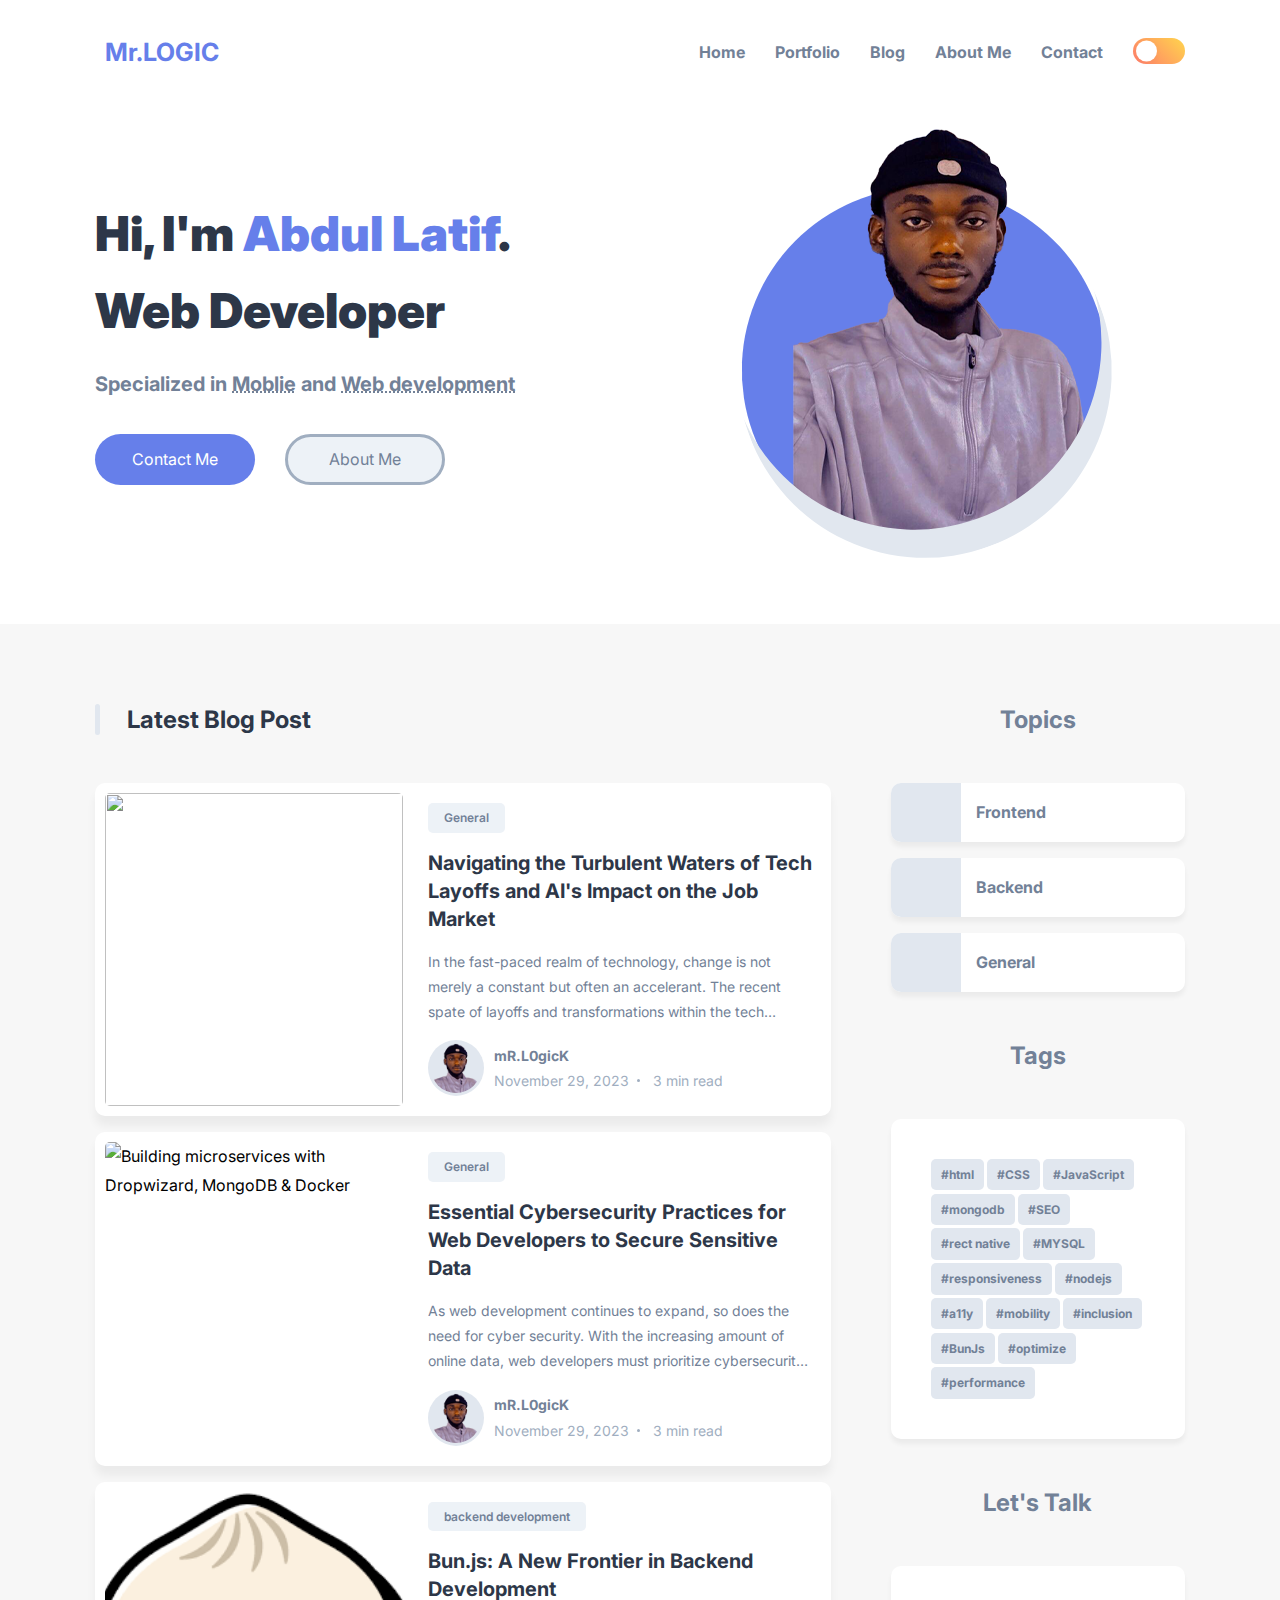
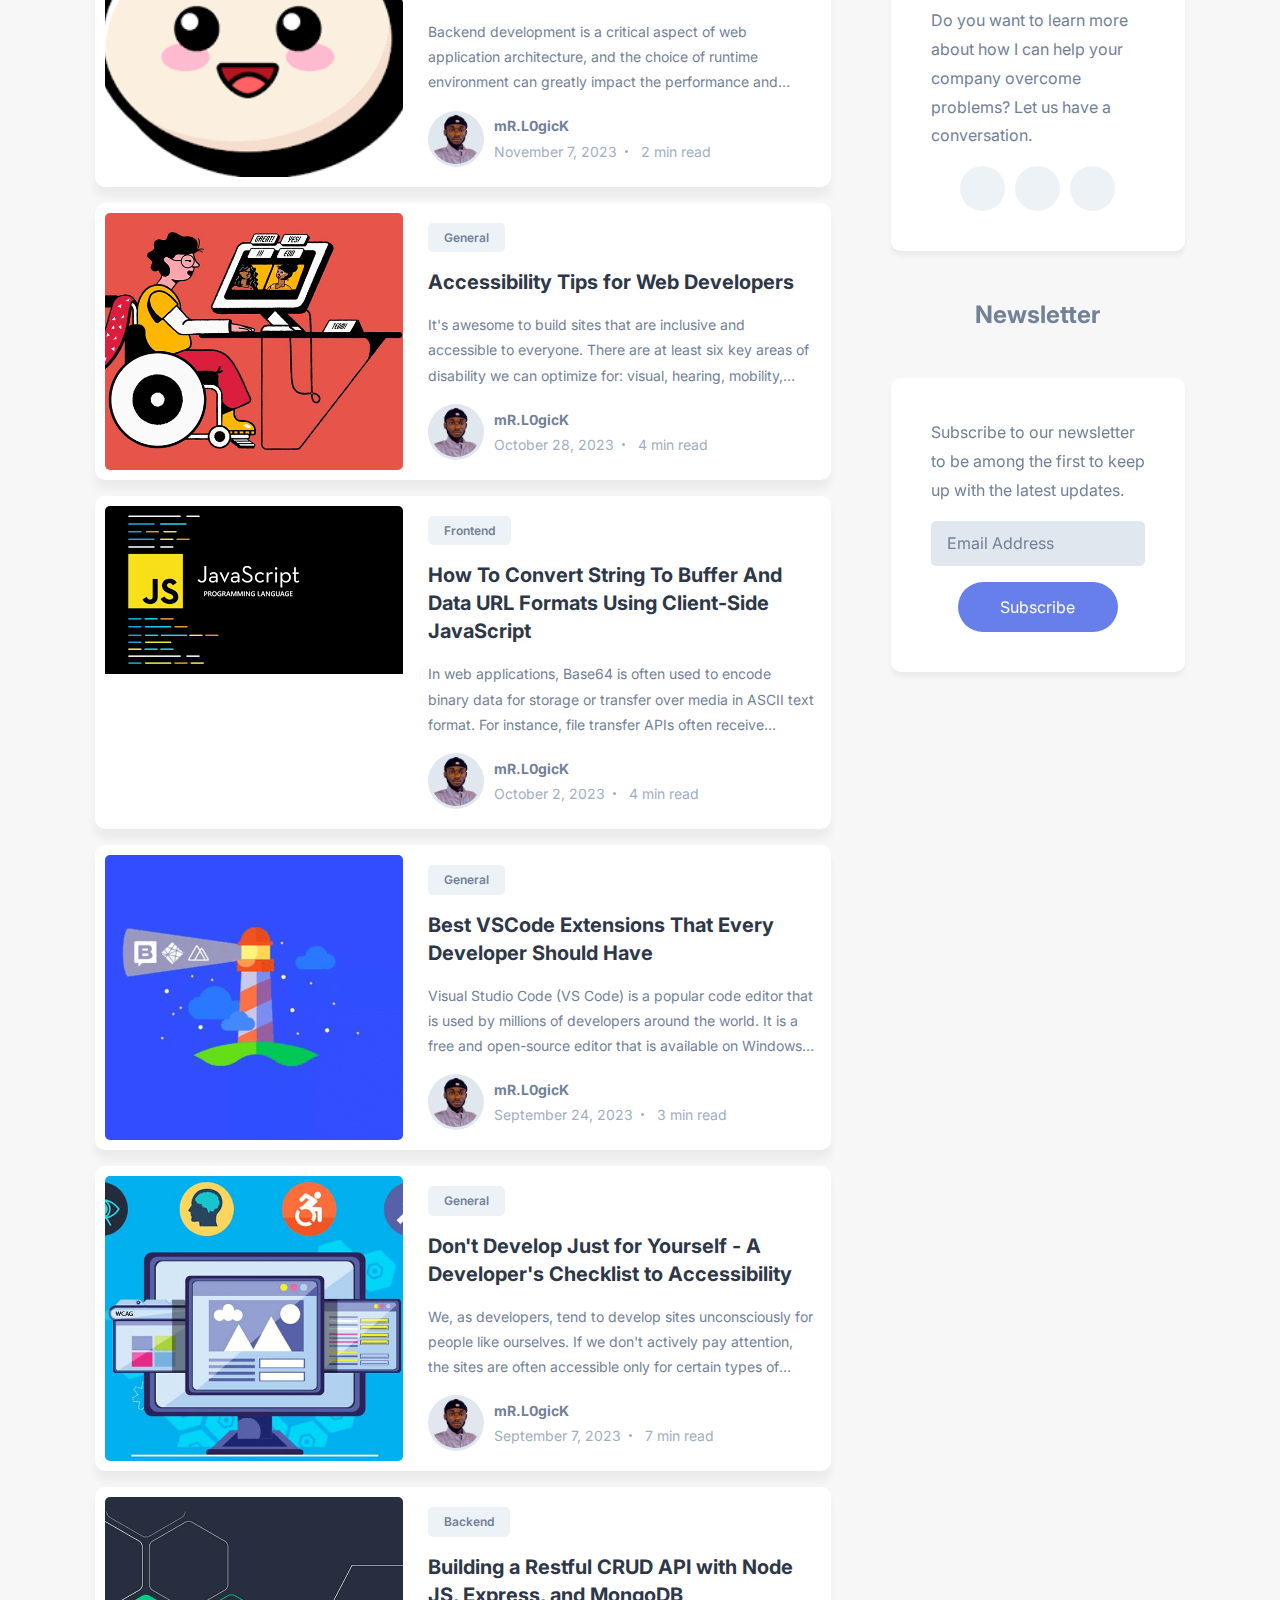
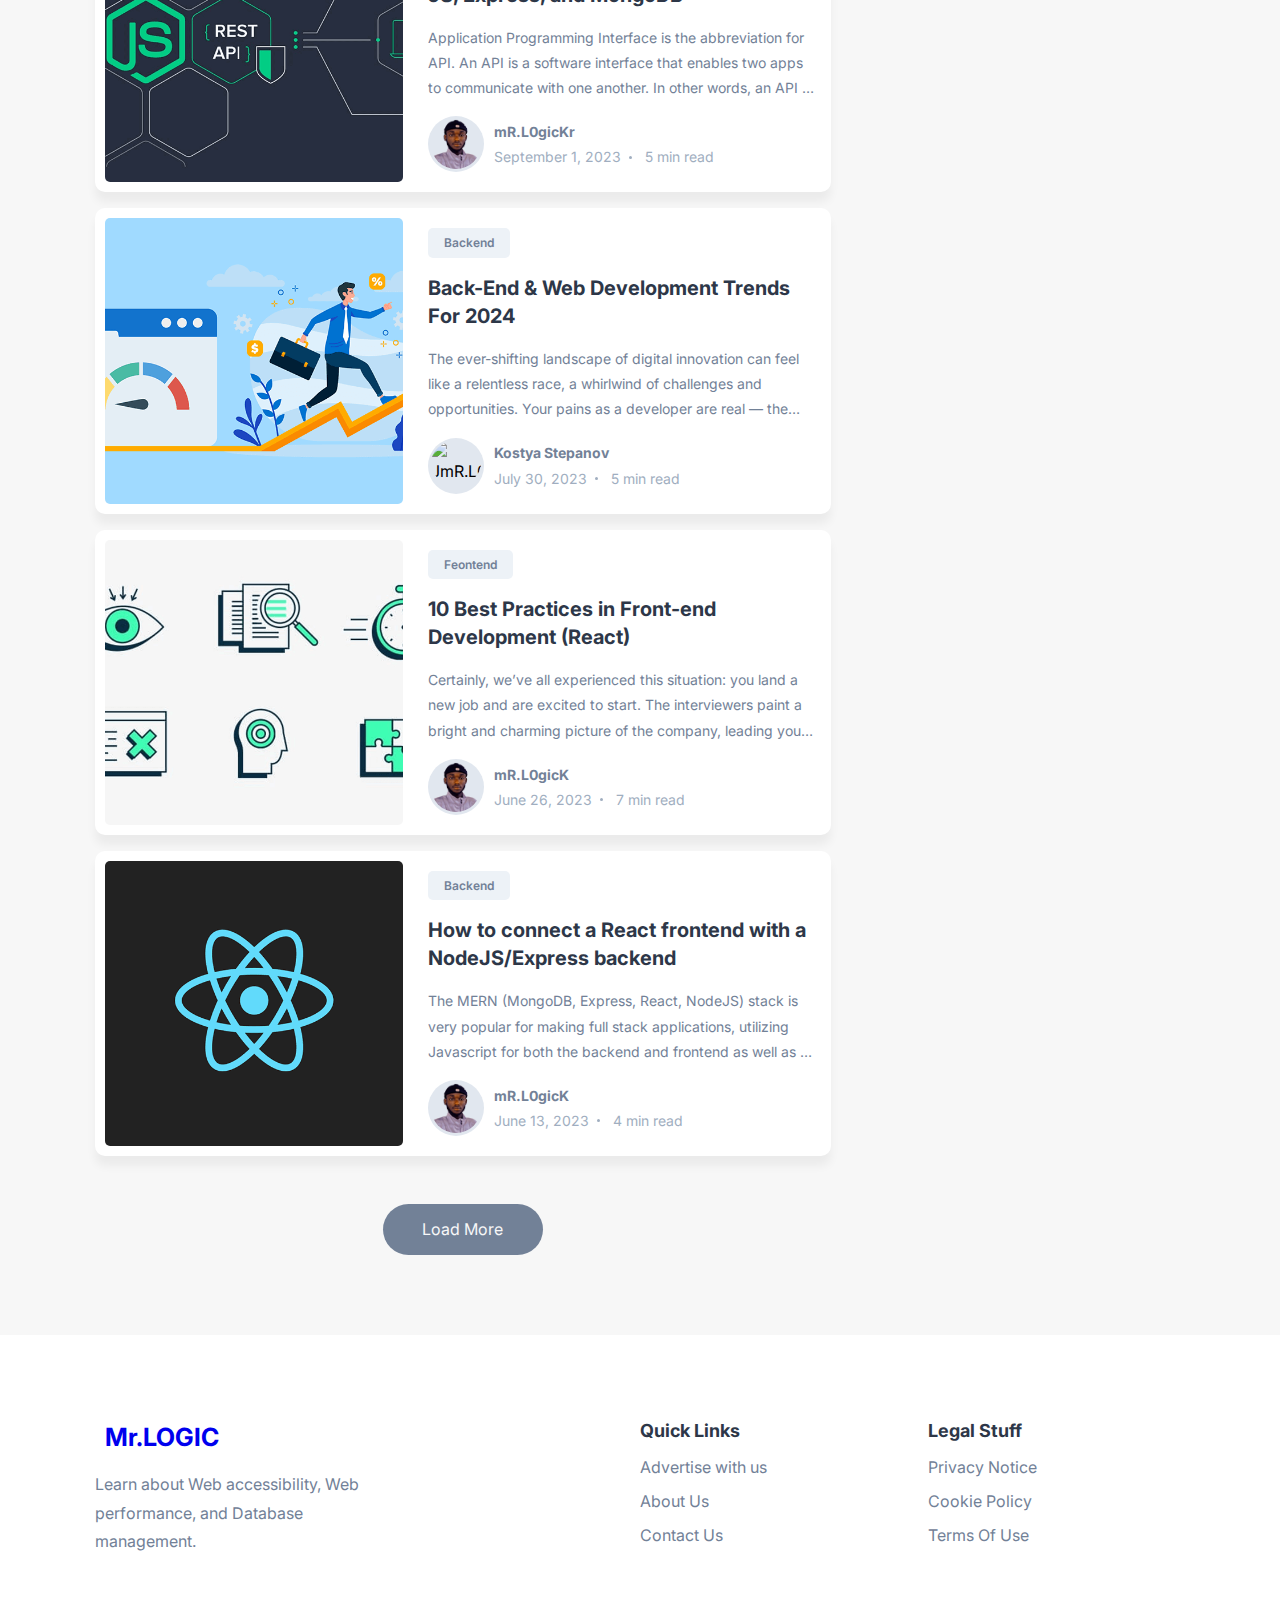
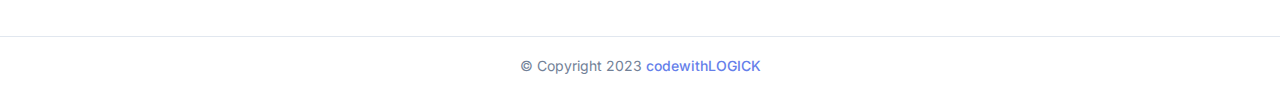
==== commit ccf5f52a: "updating the main branch" ====
--- a/index.html
+++ b/index.html
@@ -39,7 +39,7 @@
 
 <a href="#" class="logo">
   <ion-icon name="star" class="logo-icon"></ion-icon>
-  <span class="logo-text">Mr.LOGIC's</span>
+  <span class="logo-text">Mr.LOGIC</span>
 </a>
 
         
